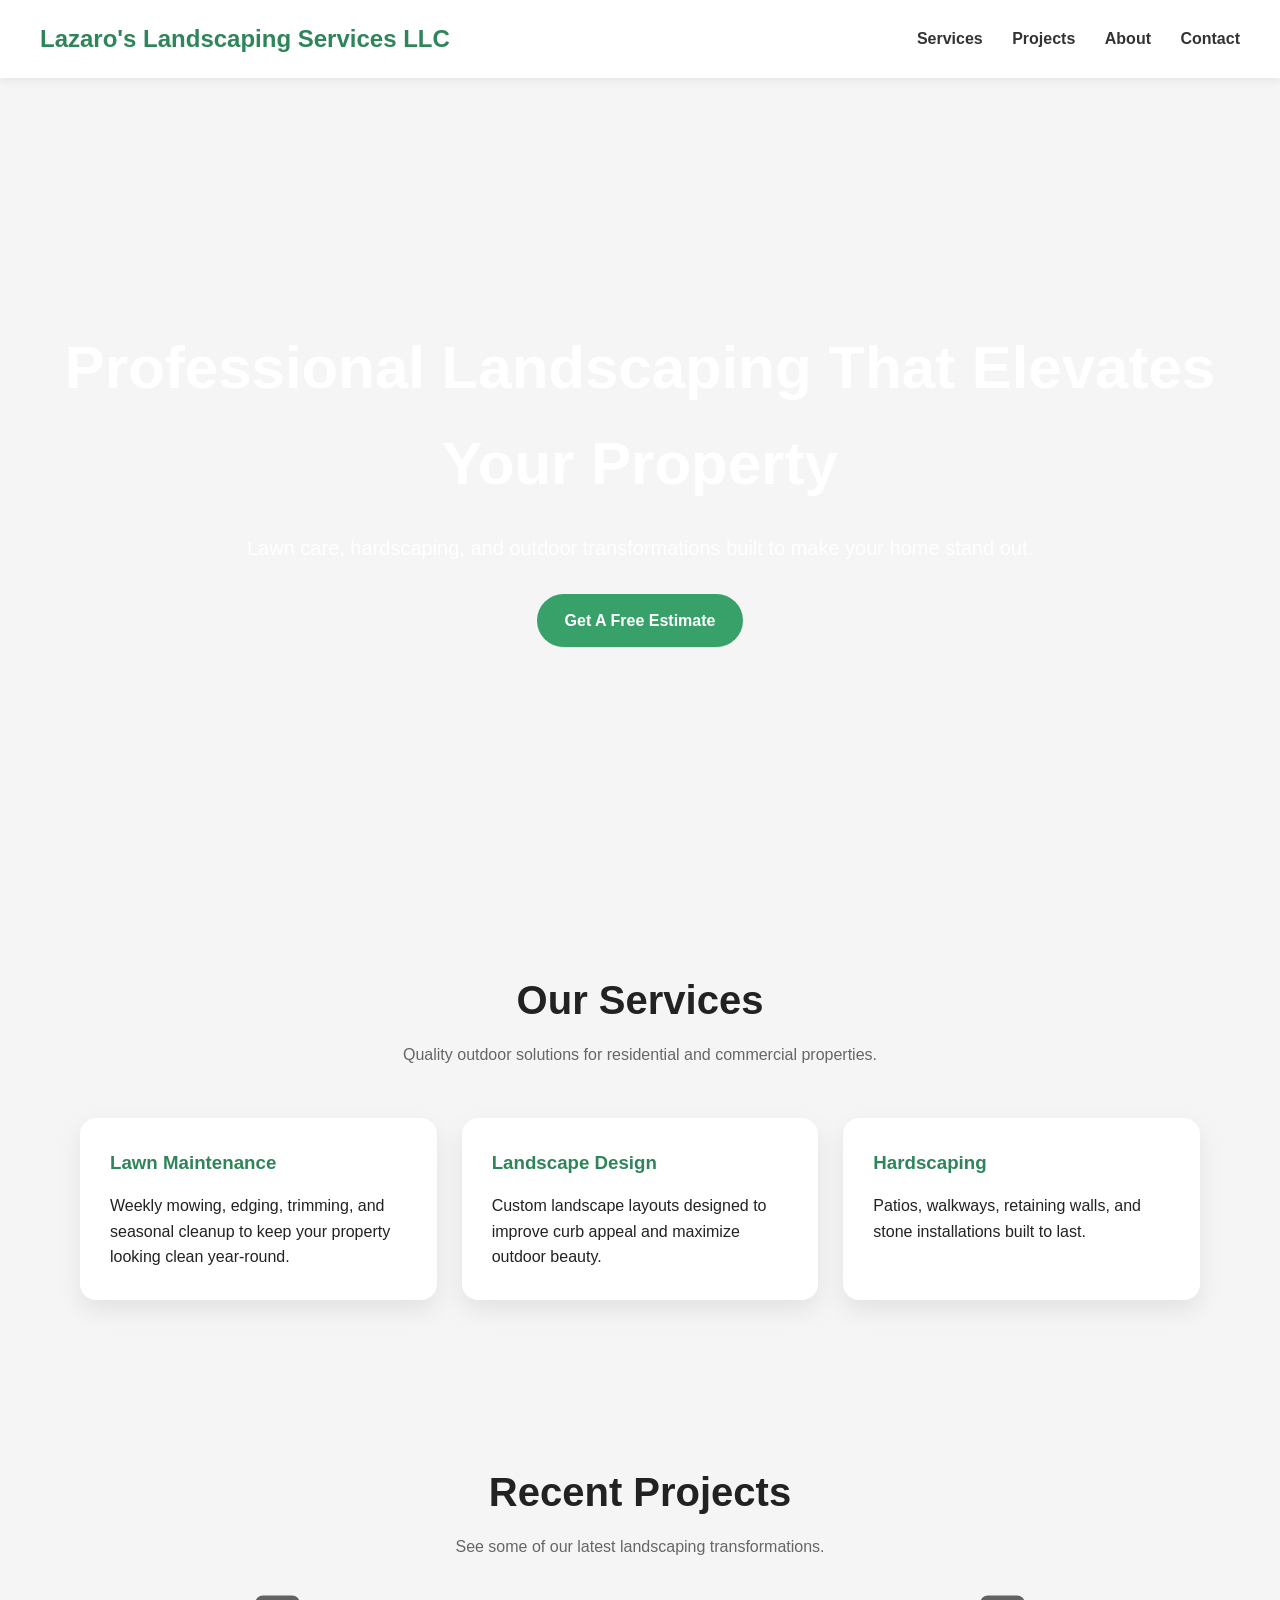
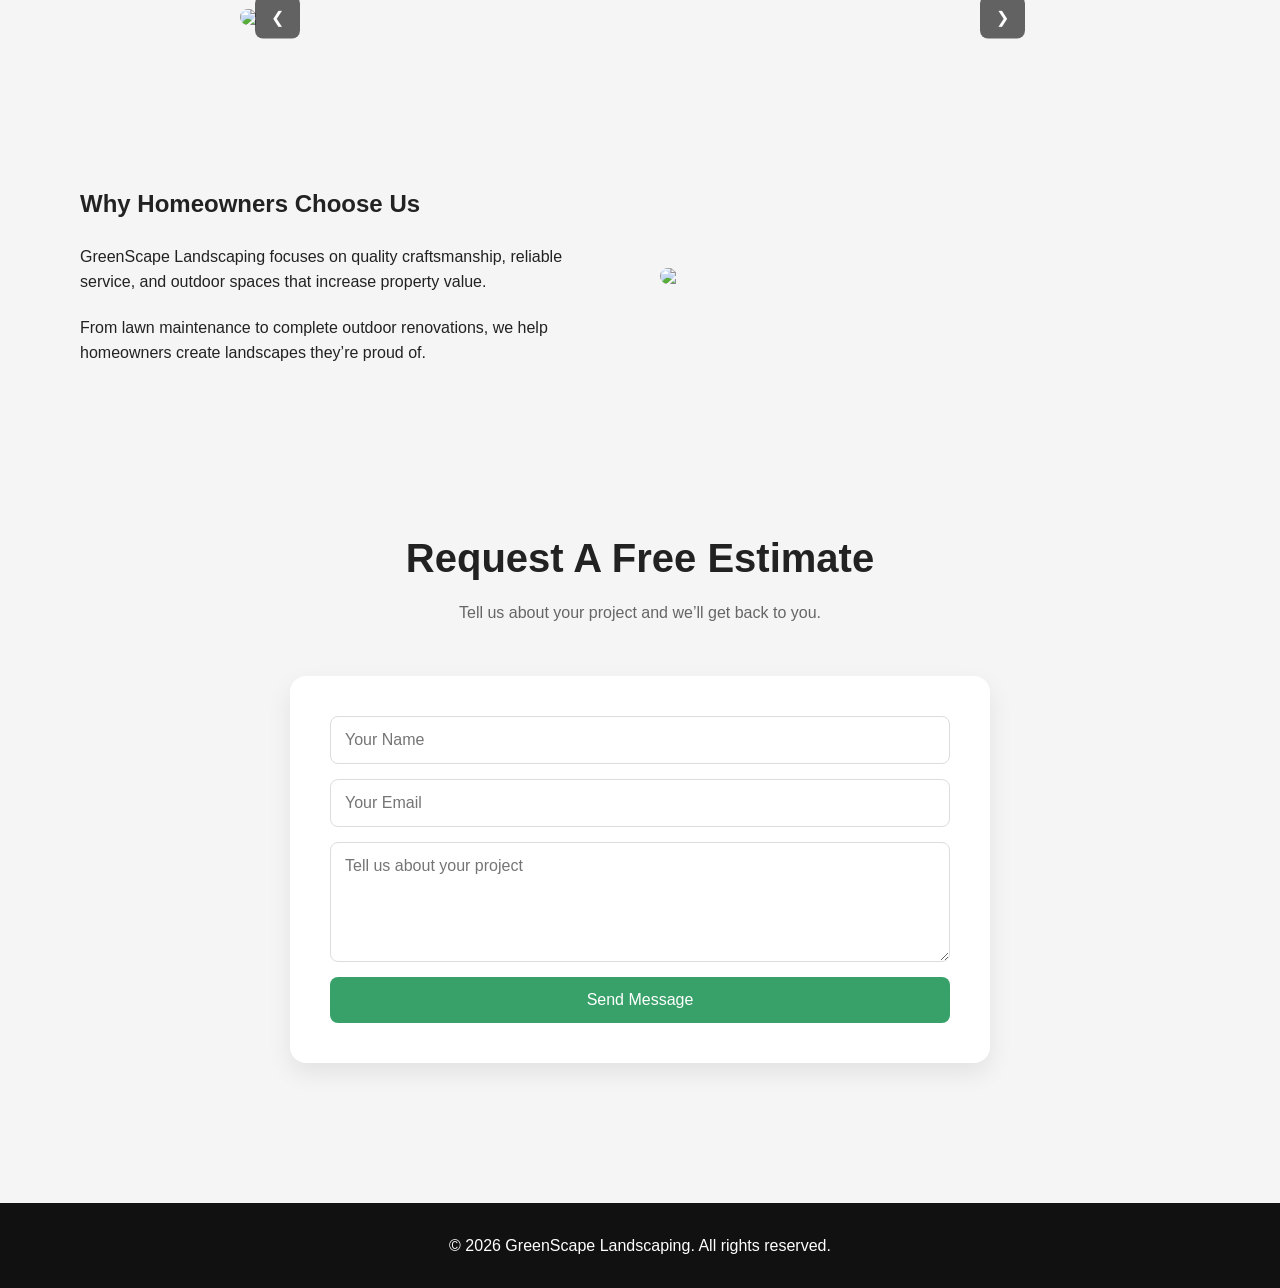
==== index.html @ 6450227e "updating hero section on homepage" ====
<!DOCTYPE html>
<html lang="en">
<head>
  <meta charset="UTF-8" />
  <meta name="viewport" content="width=device-width, initial-scale=1.0"/>
  <title>Lazaro's Landscaping</title>
  
  <style>
    *{
      margin:0;
      padding:0;
      box-sizing:border-box;
      font-family:Arial, sans-serif;
    }

    body{
      background:#f5f5f5;
      color:#222;
      line-height:1.6;
    }

    /* NAVBAR */
    header{
      position:sticky;
      top:0;
      z-index:1000;
      background:white;
      padding:20px 40px;
      display:flex;
      justify-content:space-between;
      align-items:center;
      box-shadow:0 2px 10px rgba(0,0,0,0.08);
    }

    .logo{
      font-size:24px;
      font-weight:bold;
      color:#2f855a;
    }

    nav a{
      text-decoration:none;
      margin-left:25px;
      color:#333;
      font-weight:600;
    }

    nav a:hover{
      color:#2f855a;
    }

    /* HERO */
    .hero{
      height:90vh;
      background:
        url("images/background.png")
        center/cover no-repeat;

      display:flex;
      align-items:center;
      justify-content:center;
      text-align:center;
      color:white;
      padding:20px;
    }

    .hero-content{
      max-width:1500px;
    }

    .hero h1{
      font-size:60px;
      margin-bottom:20px;
    }

    .hero p{
      font-size:20px;
      margin-bottom:30px;
    }

    .btn{
      display:inline-block;
      padding:14px 28px;
      background:#38a169;
      color:white;
      text-decoration:none;
      border-radius:50px;
      font-weight:bold;
      transition:0.3s;
    }

    .btn:hover{
      background:#2f855a;
    }

    /* SECTIONS */
    section{
      padding:80px 40px;
      max-width:1200px;
      margin:auto;
    }

    .section-title{
      text-align:center;
      margin-bottom:50px;
    }

    .section-title h2{
      font-size:40px;
      margin-bottom:10px;
    }

    .section-title p{
      color:#666;
    }

    /* SERVICES */
    .services-grid{
      display:grid;
      grid-template-columns:repeat(auto-fit,minmax(250px,1fr));
      gap:25px;
    }

    .service-card{
      background:white;
      padding:30px;
      border-radius:16px;
      box-shadow:0 10px 25px rgba(0,0,0,0.08);
      transition:0.3s;
    }

    .service-card:hover{
      transform:translateY(-5px);
    }

    .service-card h3{
      margin-bottom:15px;
      color:#2f855a;
    }

    /* GALLERY */
    .gallery{
      position:relative;
      max-width:800px;
      margin:40px auto 0;
    }

    .gallery img{
      width:100%;
      border-radius:16px;
      display:none;
    }

    .gallery img.active{
      display:block;
    }

    .gallery-btn{
      position:absolute;
      top:50%;
      transform:translateY(-50%);
      border:none;
      background:rgba(0,0,0,0.6);
      color:white;
      padding:12px 16px;
      cursor:pointer;
      border-radius:8px;
    }

    .prev{
      left:15px;
    }

    .next{
      right:15px;
    }

    /* ABOUT */
    .about{
      display:grid;
      grid-template-columns:1fr 1fr;
      gap:40px;
      align-items:center;
    }

    .about img{
      width:100%;
      border-radius:16px;
    }

    /* CONTACT */
    .contact-box{
      background:white;
      padding:40px;
      border-radius:16px;
      box-shadow:0 10px 25px rgba(0,0,0,0.08);
      max-width:700px;
      margin:auto;
    }

    form{
      display:grid;
      gap:15px;
    }

    input,
    textarea{
      padding:14px;
      border:1px solid #ddd;
      border-radius:8px;
      font-size:16px;
    }

    button{
      border:none;
      padding:14px;
      background:#38a169;
      color:white;
      border-radius:8px;
      font-size:16px;
      cursor:pointer;
    }

    button:hover{
      background:#2f855a;
    }

    footer{
      background:#111;
      color:white;
      text-align:center;
      padding:30px;
      margin-top:60px;
    }

    /* MOBILE */
    @media(max-width:768px){

      header{
        padding:20px;
        flex-direction:column;
        gap:15px;
      }

      nav a{
        margin:0 10px;
      }

      .hero h1{
        font-size:42px;
      }

      .about{
        grid-template-columns:1fr;
      }

      section{
        padding:60px 20px;
      }
    }

  </style>
</head>

<body>

  <!-- NAVBAR -->
  <header>
    <div class="logo">Lazaro's Landscaping Services LLC</div>

    <nav>
      <a href="#services">Services</a>
      <a href="#gallery">Projects</a>
      <a href="#about">About</a>
      <a href="#contact">Contact</a>
    </nav>
  </header>

  <!-- HERO -->
  <section class="hero">
    <div class="hero-content">
      <h1>Professional Landscaping That Elevates Your Property</h1>

      <p>
        Lawn care, hardscaping, and outdoor transformations
        built to make your home stand out.
      </p>
      

      <a href="#contact" class="btn">Get A Free Estimate</a>
    </div>
  </section>

  <!-- SERVICES -->
  <section id="services">

    <div class="section-title">
      <h2>Our Services</h2>
      <p>Quality outdoor solutions for residential and commercial properties.</p>
    </div>

    <div class="services-grid">

      <div class="service-card">
        <h3>Lawn Maintenance</h3>
        <p>
          Weekly mowing, edging, trimming, and seasonal cleanup
          to keep your property looking clean year-round.
        </p>
      </div>

      <div class="service-card">
        <h3>Landscape Design</h3>
        <p>
          Custom landscape layouts designed to improve curb appeal
          and maximize outdoor beauty.
        </p>
      </div>

      <div class="service-card">
        <h3>Hardscaping</h3>
        <p>
          Patios, walkways, retaining walls, and stone installations
          built to last.
        </p>
      </div>
      
    </div>

  </section>

  <!-- GALLERY -->
  <section id="gallery">

    <div class="section-title">
      <h2>Recent Projects</h2>
      <p>See some of our latest landscaping transformations.</p>
    </div>

    <div class="gallery">

      <img src="https://images.unsplash.com/photo-1500382017468-9049fed747ef?q=80&w=1200&auto=format&fit=crop" class="active">

      <img src="https://images.unsplash.com/photo-1494526585095-c41746248156?q=80&w=1200&auto=format&fit=crop">

      <img src="https://images.unsplash.com/photo-1448375240586-882707db888b?q=80&w=1200&auto=format&fit=crop">

      <button class="gallery-btn prev">❮</button>
      <button class="gallery-btn next">❯</button>

    </div>

  </section>

  <!-- ABOUT -->
  <section id="about">

    <div class="about">

      <div>
        <h2>Why Homeowners Choose Us</h2>

        <p style="margin-top:20px;">
          GreenScape Landscaping focuses on quality craftsmanship,
          reliable service, and outdoor spaces that increase property value.
        </p>

        <p style="margin-top:20px;">
          From lawn maintenance to complete outdoor renovations,
          we help homeowners create landscapes they’re proud of.
        </p>
      </div>

      <img src="https://images.unsplash.com/photo-1416879595882-3373a0480b5b?q=80&w=1200&auto=format&fit=crop">

    </div>

  </section>

  <!-- CONTACT -->
  <section id="contact">

    <div class="section-title">
      <h2>Request A Free Estimate</h2>
      <p>Tell us about your project and we’ll get back to you.</p>
    </div>

    <div class="contact-box">

      <form>

        <input type="text" placeholder="Your Name" required>

        <input type="email" placeholder="Your Email" required>

        <textarea rows="5" placeholder="Tell us about your project"></textarea>

        <button type="submit">Send Message</button>

      </form>

    </div>

  </section>

  <footer>
    <p>© 2026 GreenScape Landscaping. All rights reserved.</p>
  </footer>

  <script>

    const slides = document.querySelectorAll(".gallery img");

    let current = 0;

    function showSlide(index){

      slides.forEach(slide => {
        slide.classList.remove("active");
      });

      slides[index].classList.add("active");
    }

    document.querySelector(".next").addEventListener("click", () => {

      current = (current + 1) % slides.length;

      showSlide(current);

    });

    document.querySelector(".prev").addEventListener("click", () => {

      current = (current - 1 + slides.length) % slides.length;

      showSlide(current);

    });

  </script>

</body>
</html>
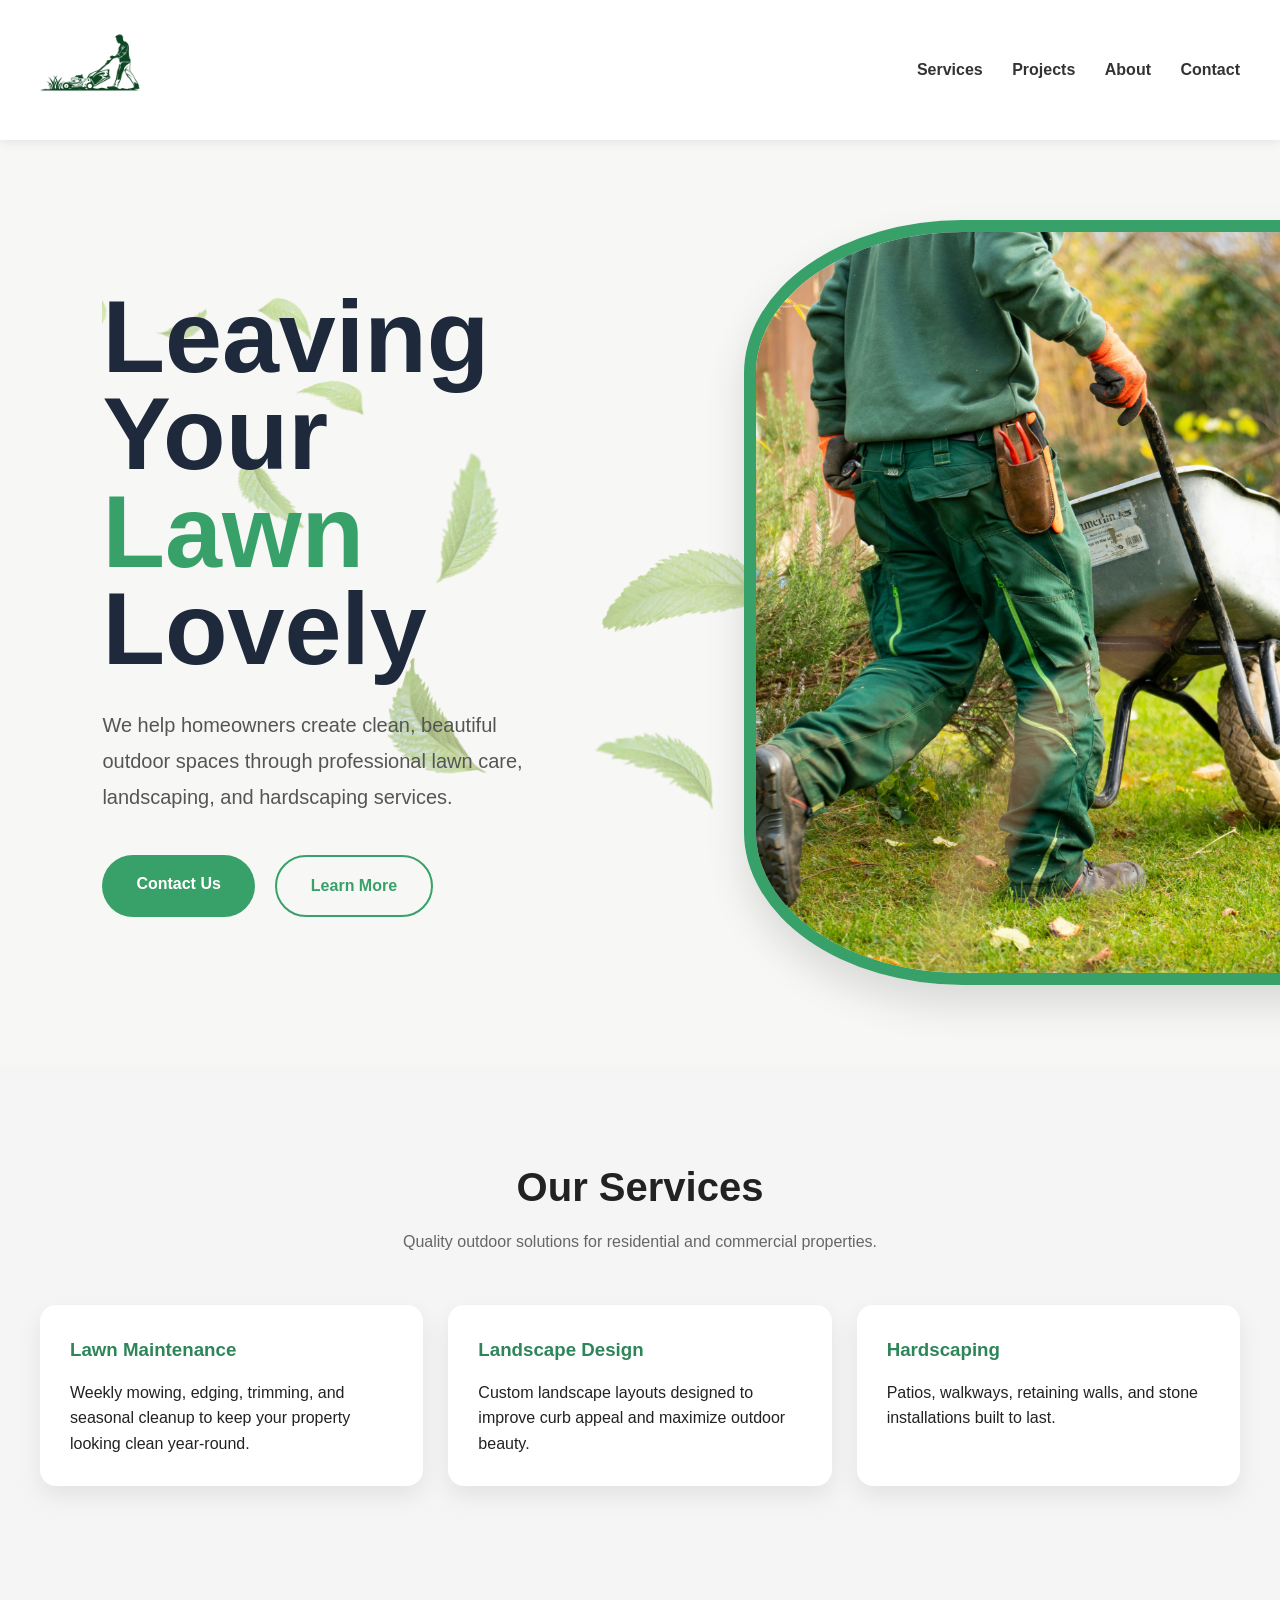
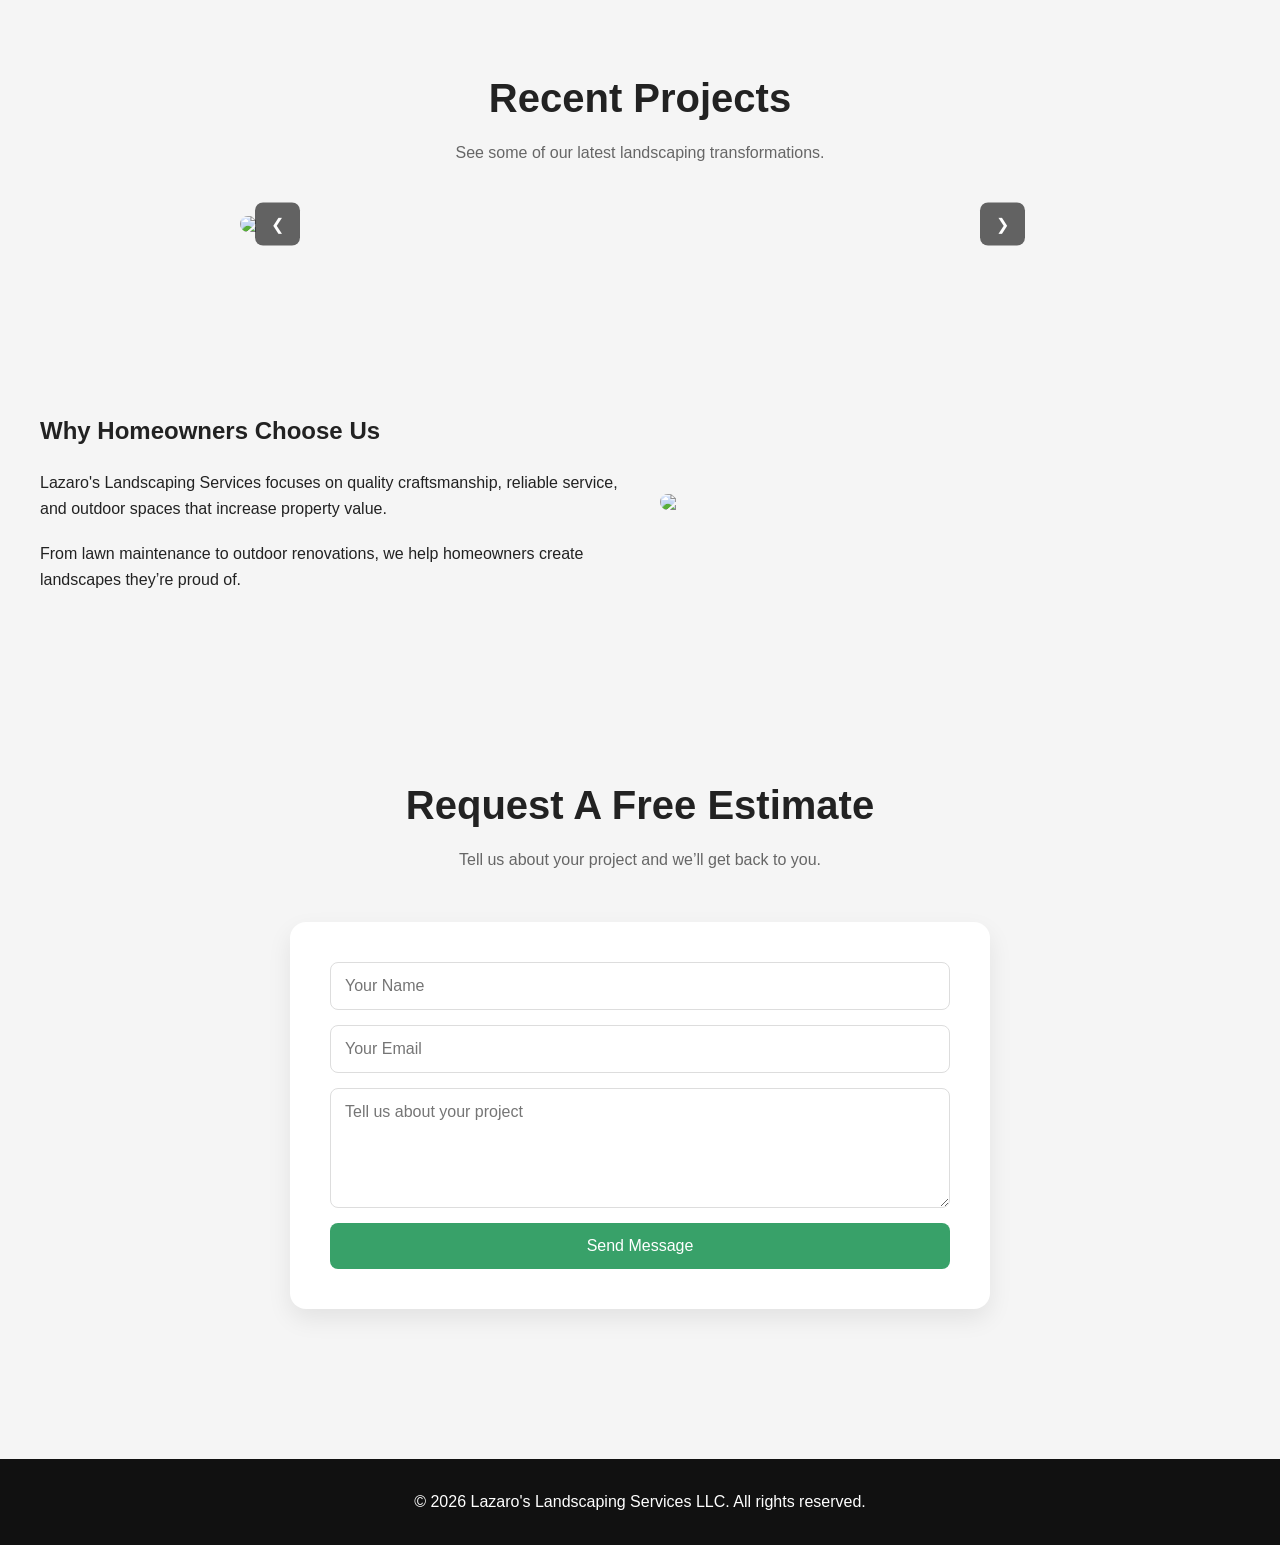
==== commit cc8e188d: "updating file name" ====
--- a/index.html
+++ b/index.html
@@ -4,270 +4,13 @@
   <meta charset="UTF-8" />
   <meta name="viewport" content="width=device-width, initial-scale=1.0"/>
   <title>Lazaro's Landscaping</title>
-  
-  <style>
-    *{
-      margin:0;
-      padding:0;
-      box-sizing:border-box;
-      font-family:Arial, sans-serif;
-    }
-
-    body{
-      background:#f5f5f5;
-      color:#222;
-      line-height:1.6;
-    }
-
-    /* NAVBAR */
-    header{
-      position:sticky;
-      top:0;
-      z-index:1000;
-      background:white;
-      padding:20px 40px;
-      display:flex;
-      justify-content:space-between;
-      align-items:center;
-      box-shadow:0 2px 10px rgba(0,0,0,0.08);
-    }
-
-    .logo{
-      font-size:24px;
-      font-weight:bold;
-      color:#2f855a;
-    }
-
-    nav a{
-      text-decoration:none;
-      margin-left:25px;
-      color:#333;
-      font-weight:600;
-    }
-
-    nav a:hover{
-      color:#2f855a;
-    }
-
-    /* HERO */
-    .hero{
-      height:90vh;
-      background:
-        url("images/background.png")
-        center/cover no-repeat;
-
-      display:flex;
-      align-items:center;
-      justify-content:center;
-      text-align:center;
-      color:white;
-      padding:20px;
-    }
-
-    .hero-content{
-      max-width:1500px;
-    }
-
-    .hero h1{
-      font-size:60px;
-      margin-bottom:20px;
-    }
-
-    .hero p{
-      font-size:20px;
-      margin-bottom:30px;
-    }
-
-    .btn{
-      display:inline-block;
-      padding:14px 28px;
-      background:#38a169;
-      color:white;
-      text-decoration:none;
-      border-radius:50px;
-      font-weight:bold;
-      transition:0.3s;
-    }
-
-    .btn:hover{
-      background:#2f855a;
-    }
-
-    /* SECTIONS */
-    section{
-      padding:80px 40px;
-      max-width:1200px;
-      margin:auto;
-    }
-
-    .section-title{
-      text-align:center;
-      margin-bottom:50px;
-    }
-
-    .section-title h2{
-      font-size:40px;
-      margin-bottom:10px;
-    }
-
-    .section-title p{
-      color:#666;
-    }
-
-    /* SERVICES */
-    .services-grid{
-      display:grid;
-      grid-template-columns:repeat(auto-fit,minmax(250px,1fr));
-      gap:25px;
-    }
-
-    .service-card{
-      background:white;
-      padding:30px;
-      border-radius:16px;
-      box-shadow:0 10px 25px rgba(0,0,0,0.08);
-      transition:0.3s;
-    }
-
-    .service-card:hover{
-      transform:translateY(-5px);
-    }
-
-    .service-card h3{
-      margin-bottom:15px;
-      color:#2f855a;
-    }
-
-    /* GALLERY */
-    .gallery{
-      position:relative;
-      max-width:800px;
-      margin:40px auto 0;
-    }
-
-    .gallery img{
-      width:100%;
-      border-radius:16px;
-      display:none;
-    }
-
-    .gallery img.active{
-      display:block;
-    }
-
-    .gallery-btn{
-      position:absolute;
-      top:50%;
-      transform:translateY(-50%);
-      border:none;
-      background:rgba(0,0,0,0.6);
-      color:white;
-      padding:12px 16px;
-      cursor:pointer;
-      border-radius:8px;
-    }
-
-    .prev{
-      left:15px;
-    }
-
-    .next{
-      right:15px;
-    }
-
-    /* ABOUT */
-    .about{
-      display:grid;
-      grid-template-columns:1fr 1fr;
-      gap:40px;
-      align-items:center;
-    }
-
-    .about img{
-      width:100%;
-      border-radius:16px;
-    }
-
-    /* CONTACT */
-    .contact-box{
-      background:white;
-      padding:40px;
-      border-radius:16px;
-      box-shadow:0 10px 25px rgba(0,0,0,0.08);
-      max-width:700px;
-      margin:auto;
-    }
-
-    form{
-      display:grid;
-      gap:15px;
-    }
-
-    input,
-    textarea{
-      padding:14px;
-      border:1px solid #ddd;
-      border-radius:8px;
-      font-size:16px;
-    }
-
-    button{
-      border:none;
-      padding:14px;
-      background:#38a169;
-      color:white;
-      border-radius:8px;
-      font-size:16px;
-      cursor:pointer;
-    }
-
-    button:hover{
-      background:#2f855a;
-    }
-
-    footer{
-      background:#111;
-      color:white;
-      text-align:center;
-      padding:30px;
-      margin-top:60px;
-    }
-
-    /* MOBILE */
-    @media(max-width:768px){
-
-      header{
-        padding:20px;
-        flex-direction:column;
-        gap:15px;
-      }
-
-      nav a{
-        margin:0 10px;
-      }
-
-      .hero h1{
-        font-size:42px;
-      }
-
-      .about{
-        grid-template-columns:1fr;
-      }
-
-      section{
-        padding:60px 20px;
-      }
-    }
-
-  </style>
+  <link rel="stylesheet" href="style2.css">
 </head>
-
 <body>
-
-  <!-- NAVBAR -->
+     <!-- NAVBAR -->
   <header>
-    <div class="logo">Lazaro's Landscaping Services LLC</div>
-
+    
+    <img src="images/logo-no-name.png" alt="Lazaro's Landscaping Logo" class="logo">
     <nav>
       <a href="#services">Services</a>
       <a href="#gallery">Projects</a>
@@ -276,22 +19,42 @@
     </nav>
   </header>
 
-  <!-- HERO -->
-  <section class="hero">
-    <div class="hero-content">
-      <h1>Professional Landscaping That Elevates Your Property</h1>
-
-      <p>
-        Lawn care, hardscaping, and outdoor transformations
-        built to make your home stand out.
-      </p>
-      
-
-      <a href="#contact" class="btn">Get A Free Estimate</a>
-    </div>
-  </section>
-
-  <!-- SERVICES -->
+    <!-- HERO SECTION -->
+    <section class="hero">
+        <div class="hero-container">
+                <!-- LEFT CONTENT -->
+        <div class="hero-content">
+
+            <h1>
+            Leaving Your <span>Lawn</span><br>
+            Lovely
+            </h1>
+
+            <p class="hero-text">
+            We help homeowners create clean, beautiful outdoor spaces
+            through professional lawn care, landscaping, and hardscaping services.
+            </p>
+
+            <div class="hero-buttons">
+            <a href="#contact" class="btn-primary">Contact Us</a>
+            <a href="#services" class="btn-secondary">Learn More</a>
+            </div>
+
+        </div>
+
+        <!-- RIGHT IMAGE -->
+        <div class="hero-image">
+
+            <div class="image-shape">
+            <img src="images/hero-image.jpg" alt="Landscaping Project">
+            </div>
+
+        </div>
+        </div>
+    
+
+    </section>
+<!-- SERVICES -->
   <section id="services">
 
     <div class="section-title">
@@ -324,7 +87,7 @@
           built to last.
         </p>
       </div>
-      
+
     </div>
 
   </section>
@@ -339,11 +102,27 @@
 
     <div class="gallery">
 
-      <img src="https://images.unsplash.com/photo-1500382017468-9049fed747ef?q=80&w=1200&auto=format&fit=crop" class="active">
-
-      <img src="https://images.unsplash.com/photo-1494526585095-c41746248156?q=80&w=1200&auto=format&fit=crop">
-
-      <img src="https://images.unsplash.com/photo-1448375240586-882707db888b?q=80&w=1200&auto=format&fit=crop">
+      <img src="images/Portfolio/IMG_0307.HEIC" class="active">
+
+      <img src="images/Portfolio/IMG_0317.HEIC">
+
+      <img src="images/Portfolio/IMG_0294.HEIC">
+
+      <img src="images/Portfolio/IMG_0303.HEIC">
+
+      <img src="images/Portfolio/IMG_0320.HEIC">
+
+      <img src="images/Portfolio/IMG_0633.HEIC">
+
+      <img src="images/Portfolio/IMG_0691.HEIC">
+
+      <img src="images/Portfolio/IMG_1717.HEIC">
+
+      <img src="images/Portfolio/IMG_1862.HEIC">
+
+      <img src="images/Portfolio/IMG_2339.HEIC">
+
+      <img src="images/Portfolio/IMG_3012.HEIC">
 
       <button class="gallery-btn prev">❮</button>
       <button class="gallery-btn next">❯</button>
@@ -361,12 +140,12 @@
         <h2>Why Homeowners Choose Us</h2>
 
         <p style="margin-top:20px;">
-          GreenScape Landscaping focuses on quality craftsmanship,
+          Lazaro's Landscaping Services focuses on quality craftsmanship,
           reliable service, and outdoor spaces that increase property value.
         </p>
 
         <p style="margin-top:20px;">
-          From lawn maintenance to complete outdoor renovations,
+          From lawn maintenance to outdoor renovations,
           we help homeowners create landscapes they’re proud of.
         </p>
       </div>
@@ -404,7 +183,7 @@
   </section>
 
   <footer>
-    <p>© 2026 GreenScape Landscaping. All rights reserved.</p>
+    <p>© 2026 Lazaro's Landscaping Services LLC. All rights reserved.</p>
   </footer>
 
   <script>
@@ -441,4 +220,4 @@
   </script>
 
 </body>
-</html>+</html>
--- a/style2.css
+++ b/style2.css
@@ -0,0 +1,381 @@
+.hero {
+  min-height: 100vh;
+  background: #f7f7f5;
+  padding: 80px 20px; /* less left/right outside space */
+  overflow: hidden;
+}
+.logo {
+  height: 100px;       /* Controls logo size */
+  width: auto;        /* Keeps proportions */
+  object-fit: contain;
+  margin: 0px;
+  padding: 0px;
+}
+
+.hero-container {
+  max-width: 1500px;
+  margin: 0 auto;
+  display: flex;
+  align-items: center;
+  justify-content: space-between;
+  gap: 140px; /* more whitespace between text and image */
+  background:
+        url("images/leaf-background.png")
+        center/cover no-repeat;
+}
+
+.hero-content {
+  flex: 0 0 42%;
+  max-width:900px;
+  z-index:2;
+}
+
+.hero-image {
+  flex: 0 0 58%;
+  display: flex;
+  justify-content: flex-end;
+  margin-left: 50px;
+
+}
+
+.image-shape {
+  width: 100%;
+  height: 85vh;
+  overflow: hidden;
+
+  border-radius:
+    35% 0 0 35% /
+    20% 0 0 20%;
+
+  border: 12px solid #38a169;
+  box-shadow: 0 20px 40px rgba(0,0,0,0.12);
+}
+
+.image-shape img {
+  width: 100%;
+  height: 100%;
+  object-fit: cover;
+}
+
+/* Mobile */
+@media (max-width: 900px) {
+  .hero {
+    padding: 60px 20px;
+  }
+
+  .hero-container {
+    flex-direction: column;
+    gap: 50px;
+    text-align: center;
+  }
+
+  .hero-content,
+  .hero-image {
+    flex: 0 0 100%;
+    width: 100%;
+  }
+
+  .image-shape {
+    height: 420px;
+    border-radius: 30px;
+  }
+}
+
+/* NAVBAR */
+    header{
+      position:sticky;
+      top:0;
+      z-index:1000;
+      background:white;
+      padding:20px 40px;
+      display:flex;
+      justify-content:space-between;
+      align-items:center;
+      box-shadow:0 2px 10px rgba(0,0,0,0.08);
+    }
+
+
+    nav a{
+      text-decoration:none;
+      margin-left:25px;
+      color:#333;
+      font-weight:600;
+    }
+
+    nav a:hover{
+      color:#2f855a;
+    }
+
+    *{
+      margin:0;
+      padding:0;
+      box-sizing:border-box;
+      font-family:Arial, sans-serif;
+    }
+
+    body{
+      background:#f5f5f5;
+      color:#222;
+      line-height:1.6;
+    }
+
+    .btn-primary,
+.btn-secondary{
+  padding:16px 34px;
+  border-radius:50px;
+  text-decoration:none;
+  font-weight:700;
+  transition:0.3s ease;
+}
+
+.btn-primary{
+  background:#38a169;
+  color:white;
+}
+
+.btn-primary:hover{
+  background:#2f855a;
+}
+
+.btn-secondary{
+  border:2px solid #38a169;
+  color:#38a169;
+  background:transparent;
+}
+
+.btn-secondary:hover{
+  background:#38a169;
+  color:white;
+}
+.btn-primary,
+.btn-secondary{
+  padding:16px 34px;
+  border-radius:50px;
+  text-decoration:none;
+  font-weight:700;
+  transition:0.3s ease;
+}
+
+.btn-primary{
+  background:#38a169;
+  color:white;
+}
+
+.btn-primary:hover{
+  background:#2f855a;
+}
+
+.btn-secondary{
+  border:2px solid #38a169;
+  color:#38a169;
+  background:transparent;
+}
+
+.btn-secondary:hover{
+  background:#38a169;
+  color:white;
+}
+
+/* BUTTONS */
+.hero-buttons{
+  display:flex;
+  gap:20px;
+  flex-wrap:wrap;
+}
+/* HERO SECTION */
+.hero{
+  min-height:100vh;
+  display:flex;
+  align-items:center;
+  justify-content:space-between;
+  padding:80px 8%;
+  gap:60px;
+  background:#f7f7f5;
+  overflow:hidden;
+}
+.hero h1{
+  font-size:clamp(4rem, 8vw, 7rem);
+  line-height:0.95;
+  color:#1e293b;
+  margin-bottom:30px;
+  font-weight:800;
+}
+
+.hero h1 span{
+  color:#38a169;
+}
+
+.hero-text{
+  font-size:20px;
+  line-height:1.8;
+  color:#555;
+  max-width:550px;
+  margin-bottom:40px;
+}
+
+
+    /* SECTIONS */
+    section{
+      padding:90px 40px;
+      max-width:1500px;
+      margin:auto;
+    }
+
+    .section-title{
+      text-align:center;
+      margin-bottom:50px;
+    }
+
+    .section-title h2{
+      font-size:40px;
+      margin-bottom:10px;
+    }
+
+    .section-title p{
+      color:#666;
+    }
+
+    /* SERVICES */
+    .services-grid{
+      display:grid;
+      grid-template-columns:repeat(auto-fit,minmax(250px,1fr));
+      gap:25px;
+    }
+
+    .service-card{
+      background:white;
+      padding:30px;
+      border-radius:16px;
+      box-shadow:0 10px 25px rgba(0,0,0,0.08);
+      transition:0.3s;
+    }
+
+    .service-card:hover{
+      transform:translateY(-5px);
+    }
+
+    .service-card h3{
+      margin-bottom:15px;
+      color:#2f855a;
+    }
+
+    /* GALLERY */
+    .gallery{
+      position:relative;
+      max-width:800px;
+      margin:40px auto 0;
+    }
+
+    .gallery img{
+      width:100%;
+      border-radius:16px;
+      display:none;
+    }
+
+    .gallery img.active{
+      display:block;
+    }
+
+    .gallery-btn{
+      position:absolute;
+      top:50%;
+      transform:translateY(-50%);
+      border:none;
+      background:rgba(0,0,0,0.6);
+      color:white;
+      padding:12px 16px;
+      cursor:pointer;
+      border-radius:8px;
+    }
+
+    .prev{
+      left:15px;
+    }
+
+    .next{
+      right:15px;
+    }
+
+    /* ABOUT */
+    .about{
+      display:grid;
+      grid-template-columns:1fr 1fr;
+      gap:40px;
+      align-items:center;
+    }
+
+    .about img{
+      width:100%;
+      border-radius:16px;
+    }
+
+    /* CONTACT */
+    .contact-box{
+      background:white;
+      padding:40px;
+      border-radius:16px;
+      box-shadow:0 10px 25px rgba(0,0,0,0.08);
+      max-width:700px;
+      margin:auto;
+    }
+
+    form{
+      display:grid;
+      gap:15px;
+    }
+
+    input,
+    textarea{
+      padding:14px;
+      border:1px solid #ddd;
+      border-radius:8px;
+      font-size:16px;
+    }
+
+    button{
+      border:none;
+      padding:14px;
+      background:#38a169;
+      color:white;
+      border-radius:8px;
+      font-size:16px;
+      cursor:pointer;
+    }
+
+    button:hover{
+      background:#2f855a;
+    }
+
+    footer{
+      background:#111;
+      color:white;
+      text-align:center;
+      padding:30px;
+      margin-top:60px;
+    }
+
+    /* MOBILE */
+    @media(max-width:768px){
+
+      header{
+        padding:20px;
+        flex-direction:column;
+        gap:15px;
+      }
+
+      nav a{
+        margin:0 10px;
+      }
+
+      .hero h1{
+        font-size:42px;
+      }
+
+      .about{
+        grid-template-columns:1fr;
+      }
+
+      section{
+        padding:60px 20px;
+      }
+    }
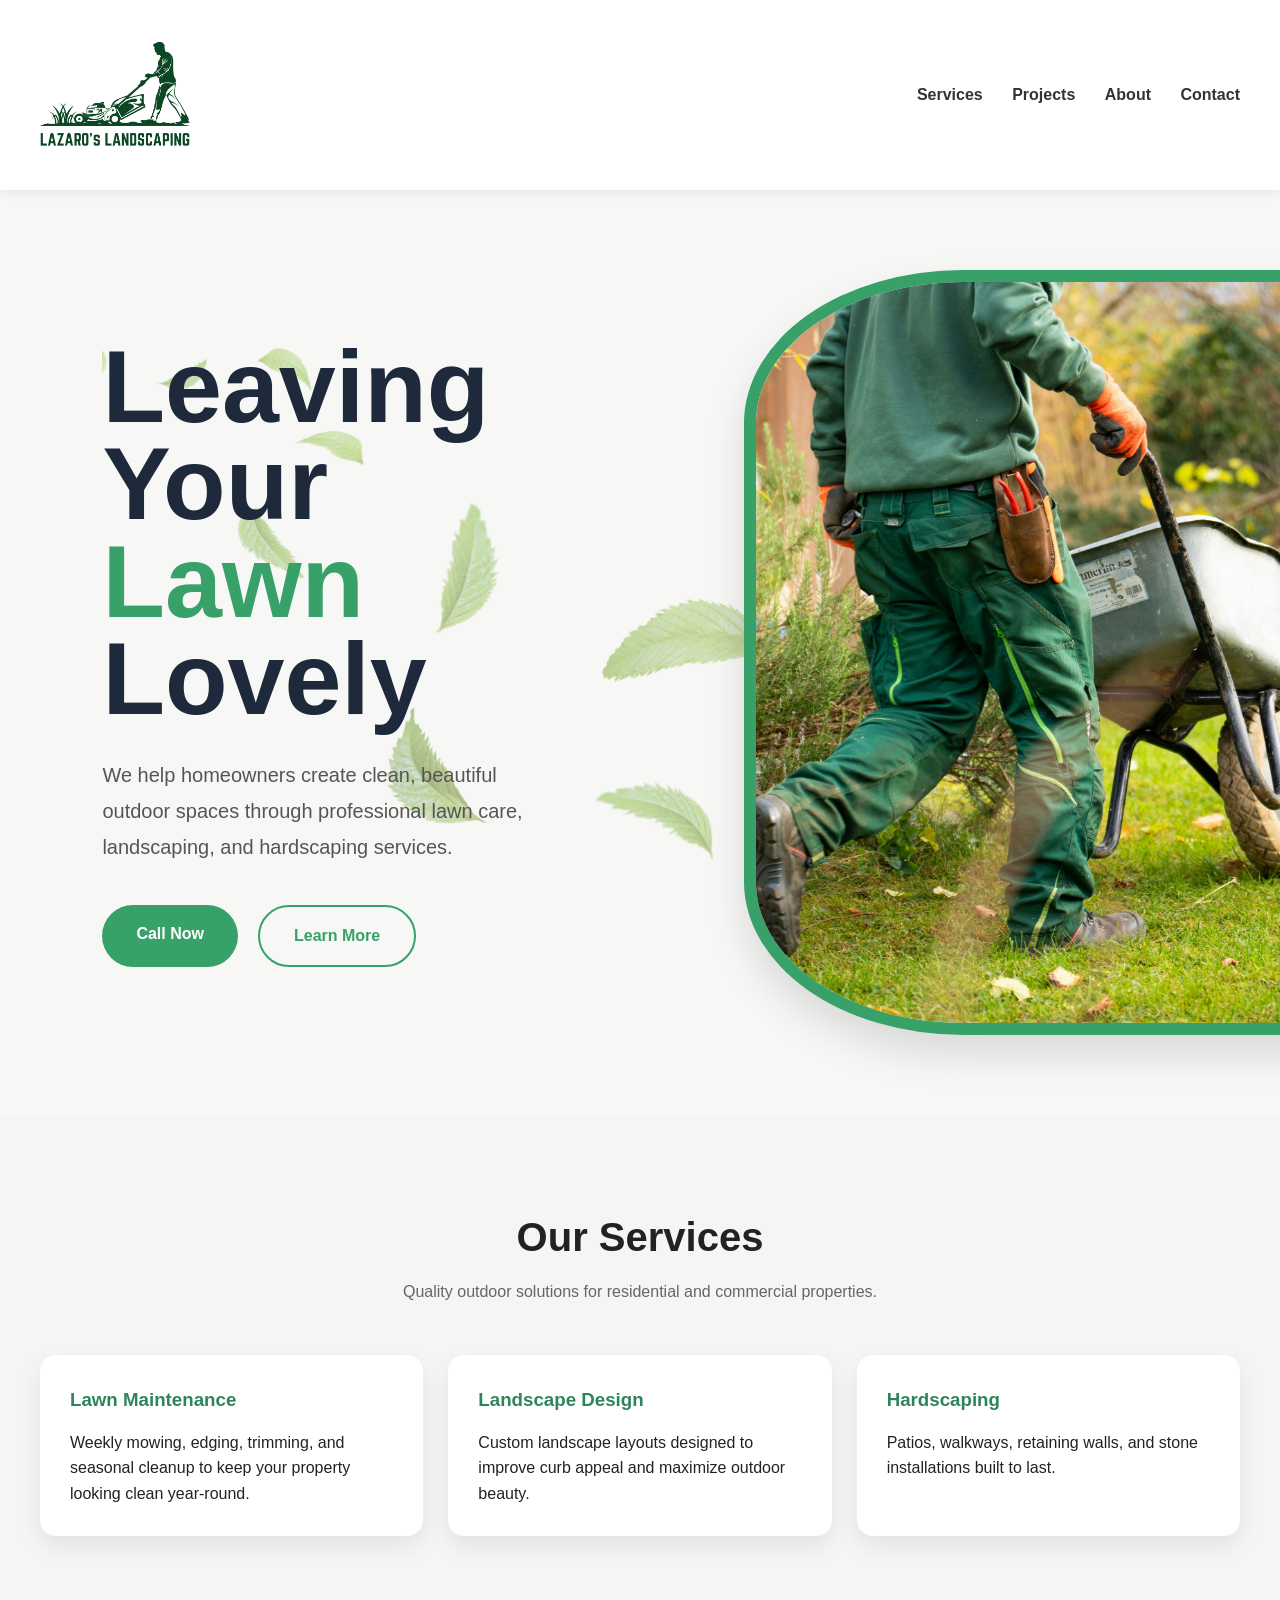
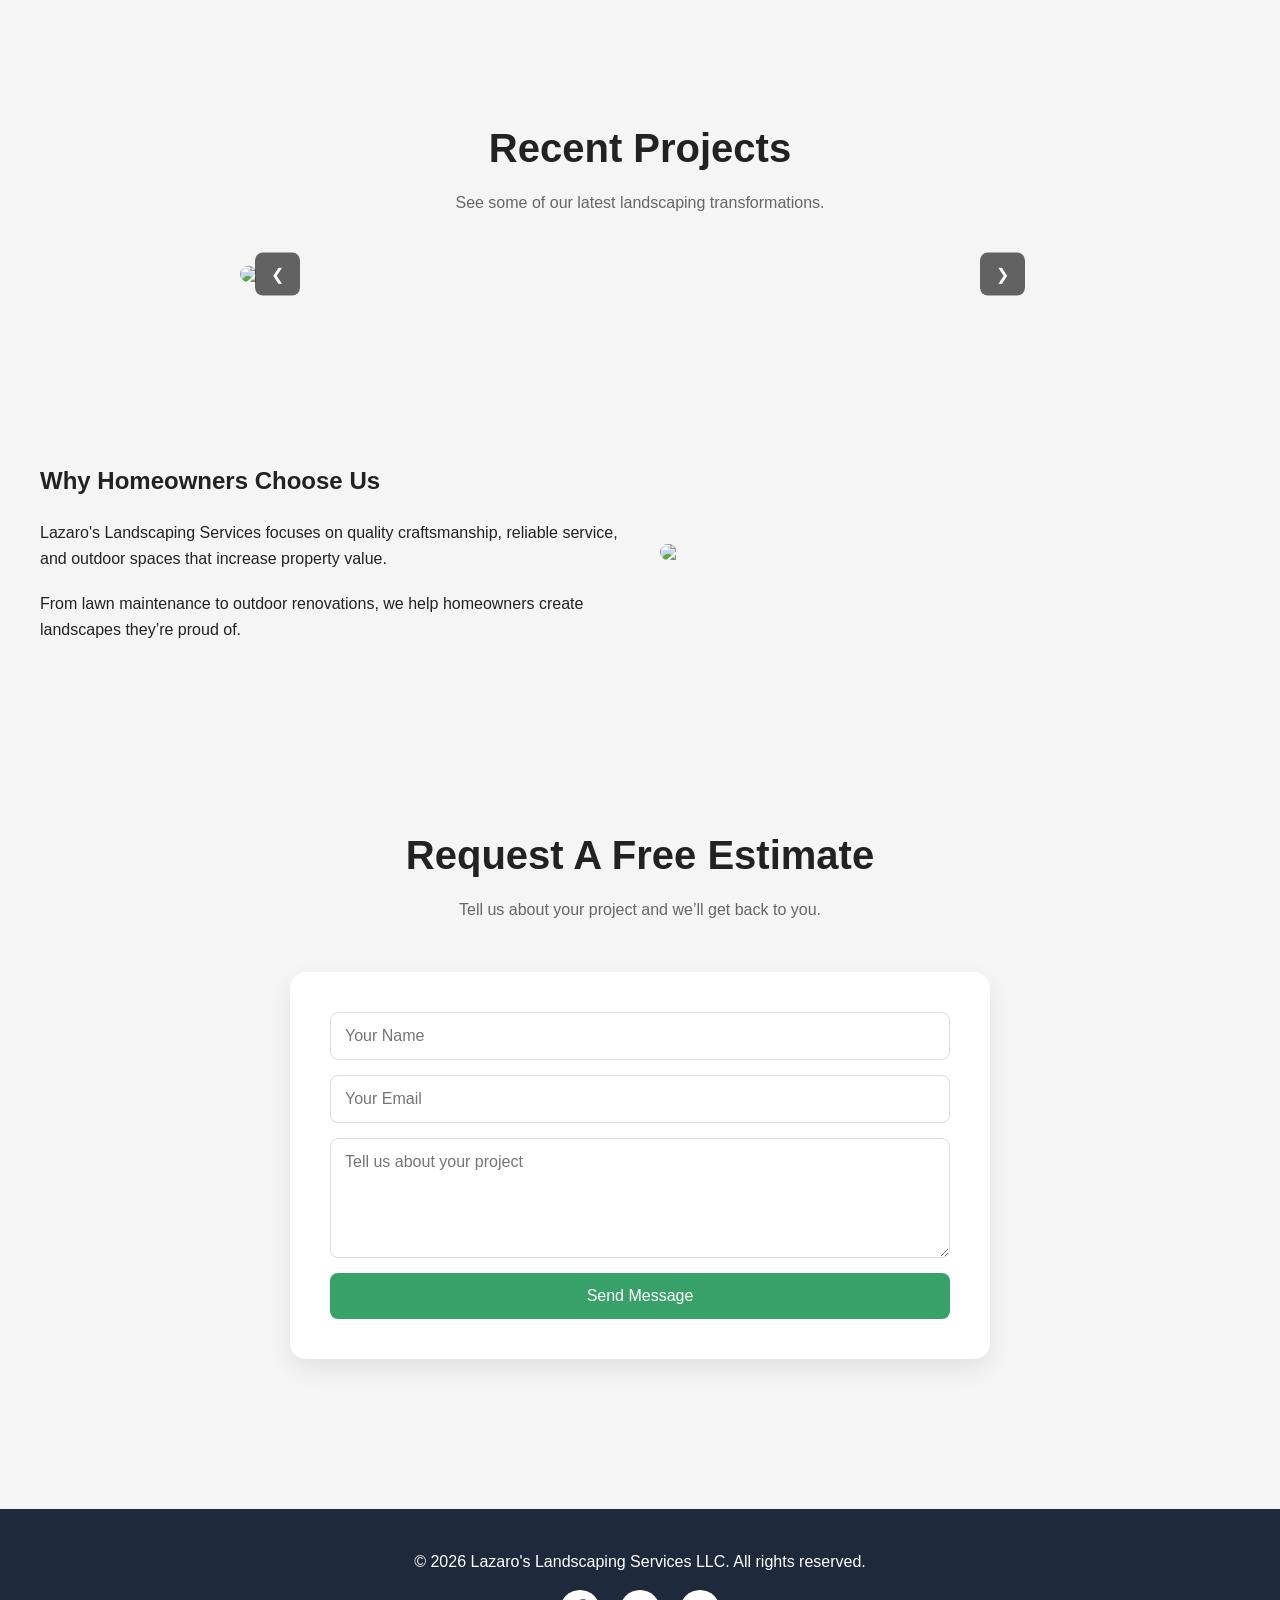
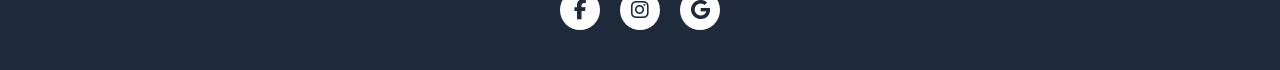
==== commit d52595dd: "adding phone number button" ====
--- a/index.html
+++ b/index.html
@@ -5,12 +5,14 @@
   <meta name="viewport" content="width=device-width, initial-scale=1.0"/>
   <title>Lazaro's Landscaping</title>
   <link rel="stylesheet" href="style2.css">
+  <link rel="stylesheet" 
+href="https://cdnjs.cloudflare.com/ajax/libs/font-awesome/6.5.1/css/all.min.css">
 </head>
 <body>
      <!-- NAVBAR -->
   <header>
     
-    <img src="images/logo-no-name.png" alt="Lazaro's Landscaping Logo" class="logo">
+    <img src="images/logo-bigger.png" alt="Lazaro's Landscaping Logo" class="logo">
     <nav>
       <a href="#services">Services</a>
       <a href="#gallery">Projects</a>
@@ -36,7 +38,7 @@
             </p>
 
             <div class="hero-buttons">
-            <a href="#contact" class="btn-primary">Contact Us</a>
+            <a href="tel:+12034493695" class="btn-primary">Call Now</a>
             <a href="#services" class="btn-secondary">Learn More</a>
             </div>
 
@@ -166,13 +168,13 @@
 
     <div class="contact-box">
 
-      <form>
-
-        <input type="text" placeholder="Your Name" required>
-
-        <input type="email" placeholder="Your Email" required>
-
-        <textarea rows="5" placeholder="Tell us about your project"></textarea>
+      <form action="https://formspree.io/f/xrejdeey" method="POST">
+
+        <input type="text" name="name" placeholder="Your Name" required>
+
+        <input type="email" name="email" placeholder="Your Email" required>
+
+        <textarea name="message" rows="5" placeholder="Tell us about your project" required></textarea>
 
         <button type="submit">Send Message</button>
 
@@ -184,6 +186,19 @@
 
   <footer>
     <p>© 2026 Lazaro's Landscaping Services LLC. All rights reserved.</p>
+    <div class="social-icons">
+      <a href="https://facebook.com" target="_blank">
+        <i class="fa-brands fa-facebook-f"></i>
+      </a>
+
+      <a href="https://instagram.com" target="_blank">
+        <i class="fa-brands fa-instagram"></i>
+      </a>
+
+      <a href="mailto:lazaroslandscapingservices@gmail.com">
+      <i class="fa-brands fa-google"></i>
+      </a>
+    </div>
   </footer>
 
   <script>
--- a/style2.css
+++ b/style2.css
@@ -5,7 +5,7 @@
   overflow: hidden;
 }
 .logo {
-  height: 100px;       /* Controls logo size */
+  height: 150px;       /* Controls logo size */
   width: auto;        /* Keeps proportions */
   object-fit: contain;
   margin: 0px;
@@ -379,3 +379,37 @@
         padding:60px 20px;
       }
     }
+
+
+footer{
+  background:#1e293b;
+  padding:40px 8%;
+  text-align:center;
+}
+
+.social-icons{
+  display:flex;
+  justify-content:center;
+  gap:20px;
+  margin-top: 15px;
+}
+
+.social-icons a{
+  width:40px;
+  height:40px;
+  background:white;
+  color:#1e293b;
+  border-radius:50%;
+  display:flex;
+  align-items:center;
+  justify-content:center;
+  font-size:20px;
+  text-decoration:none;
+  transition:0.3s ease;
+}
+
+.social-icons a:hover{
+  background:#38a169;
+  color:white;
+  transform:translateY(-5px);
+}
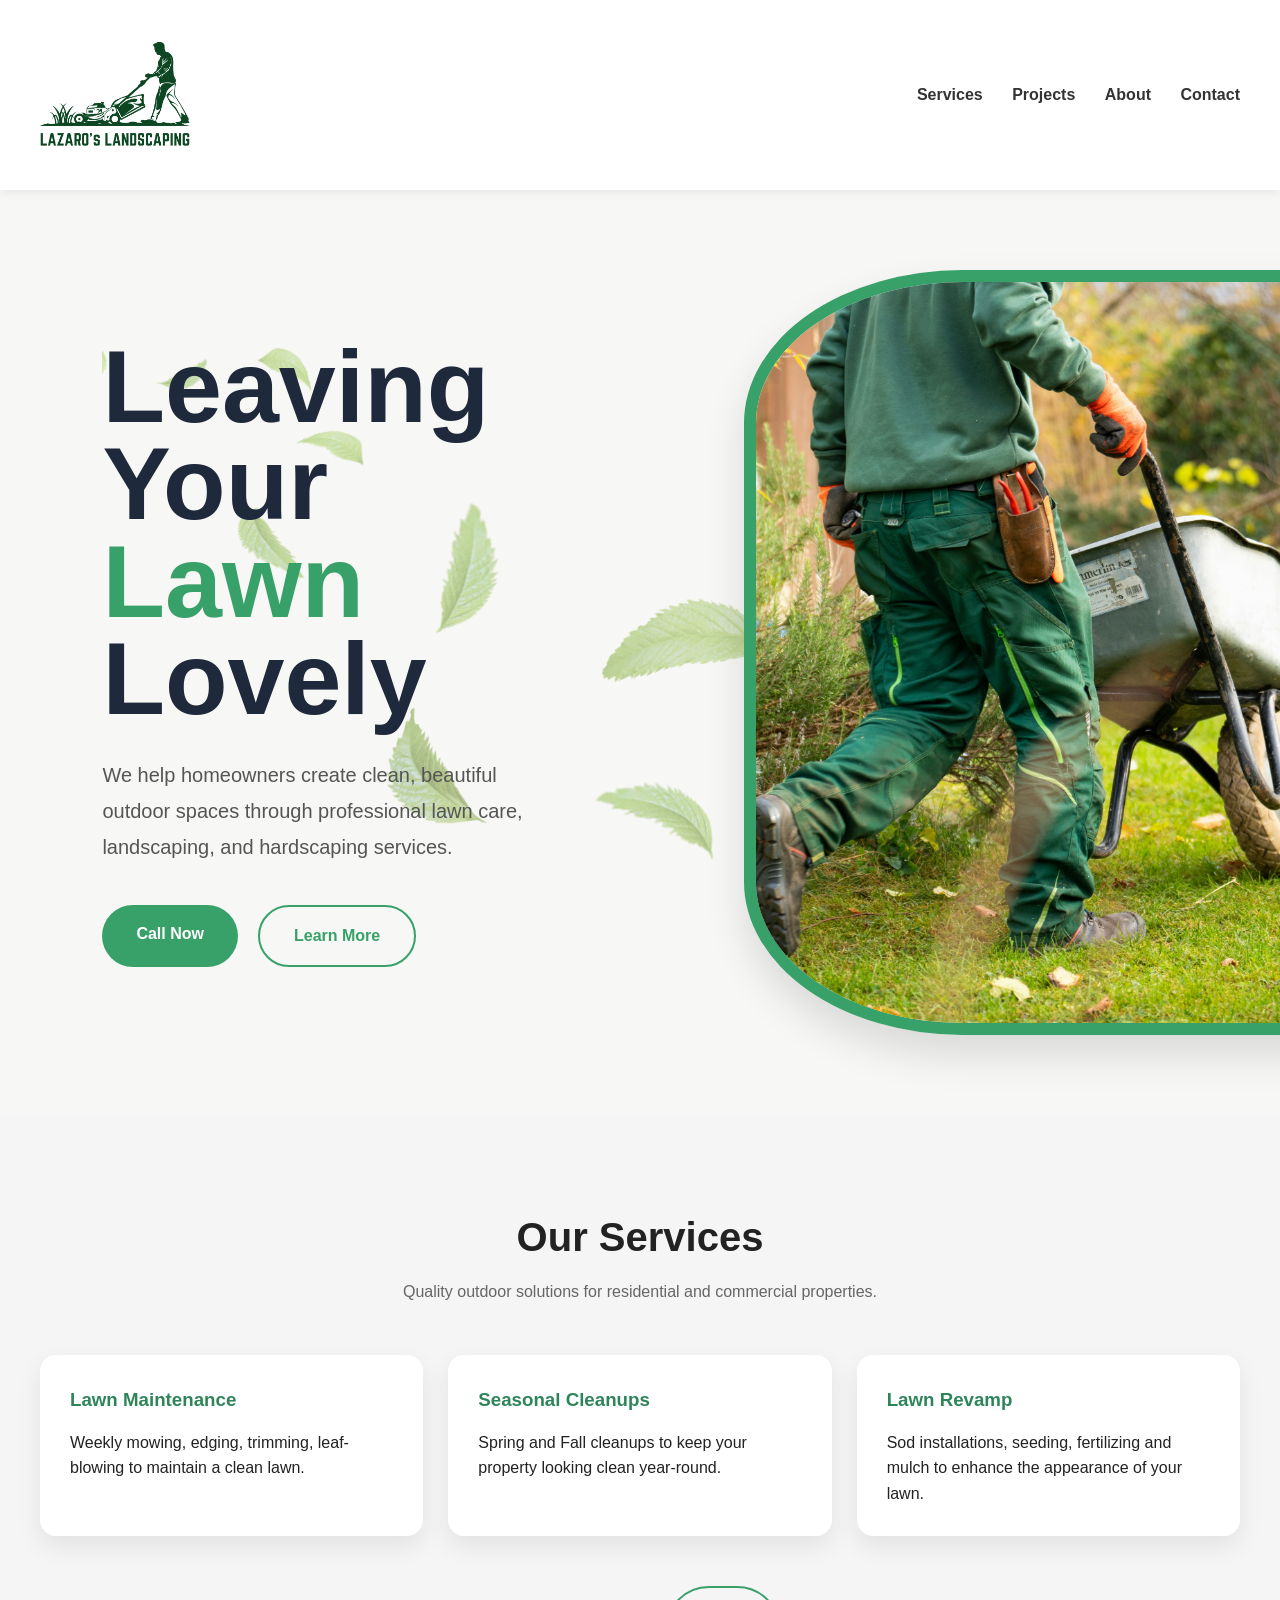
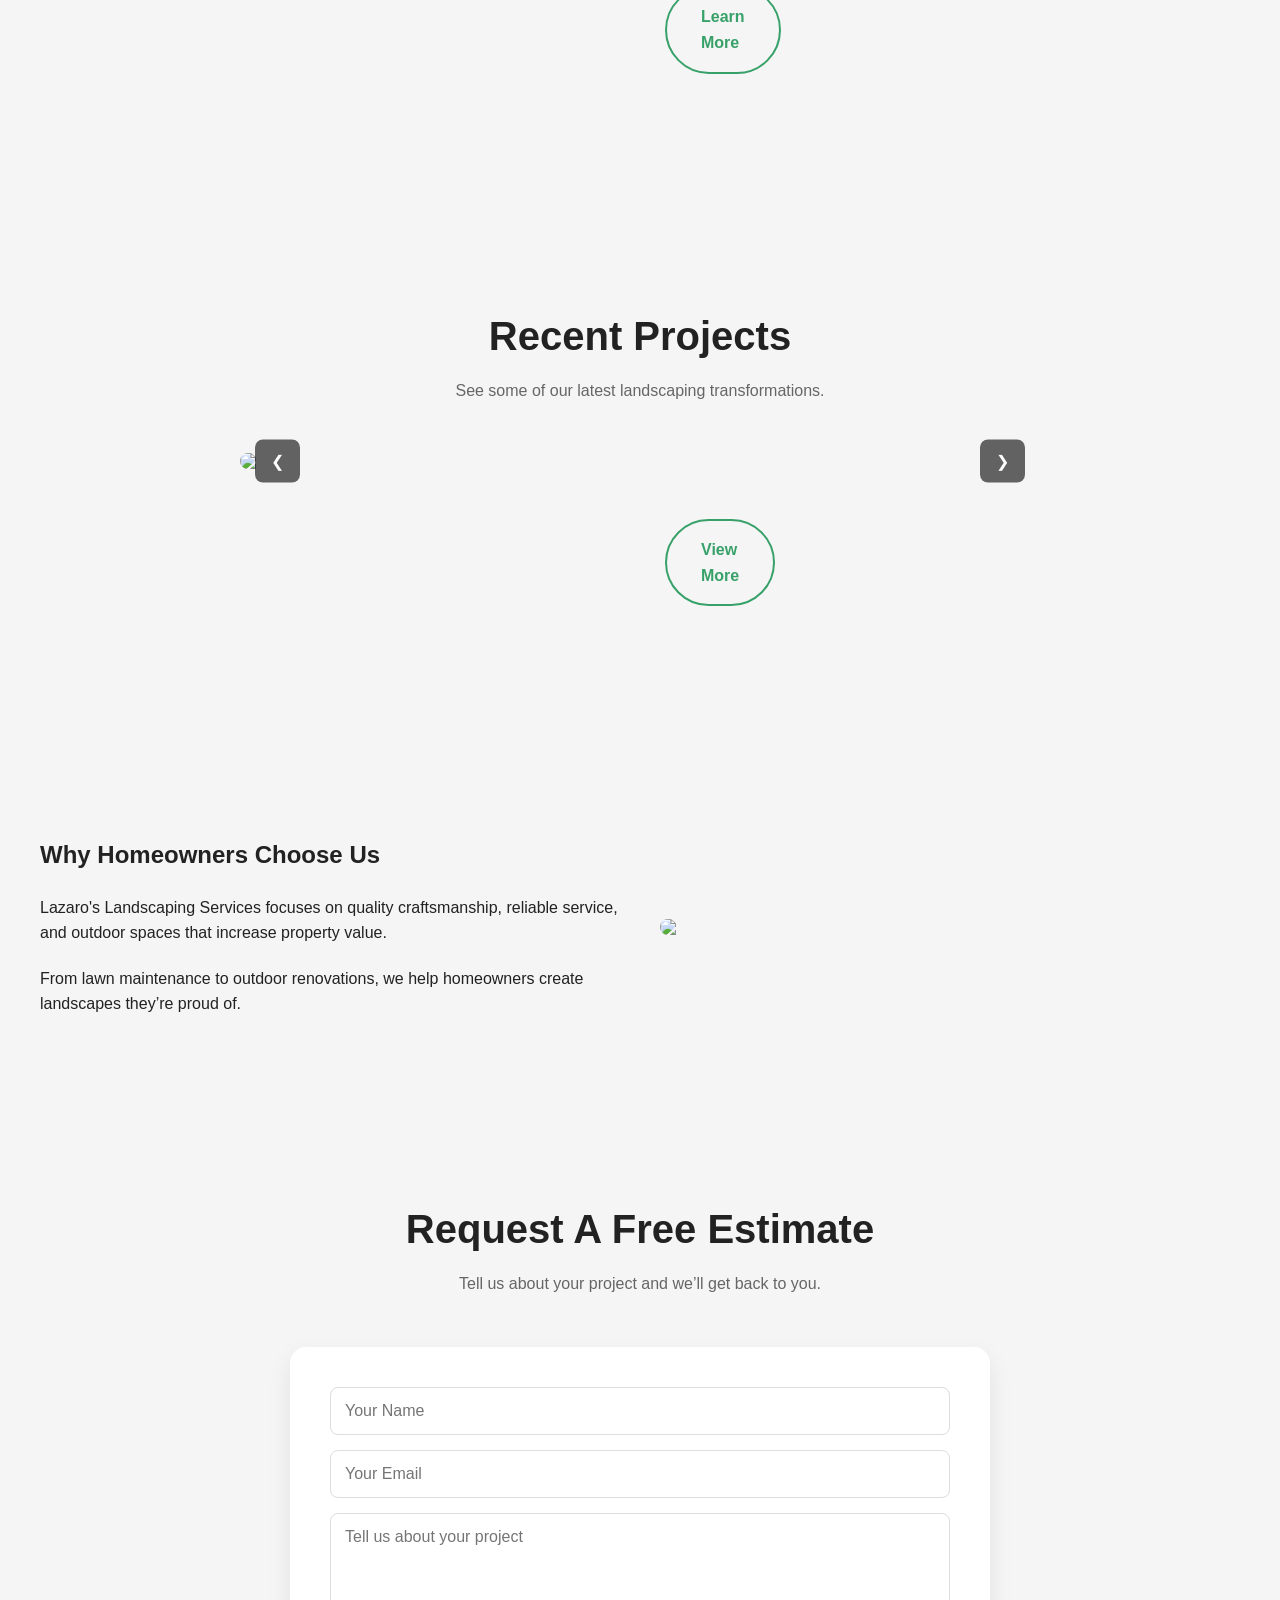
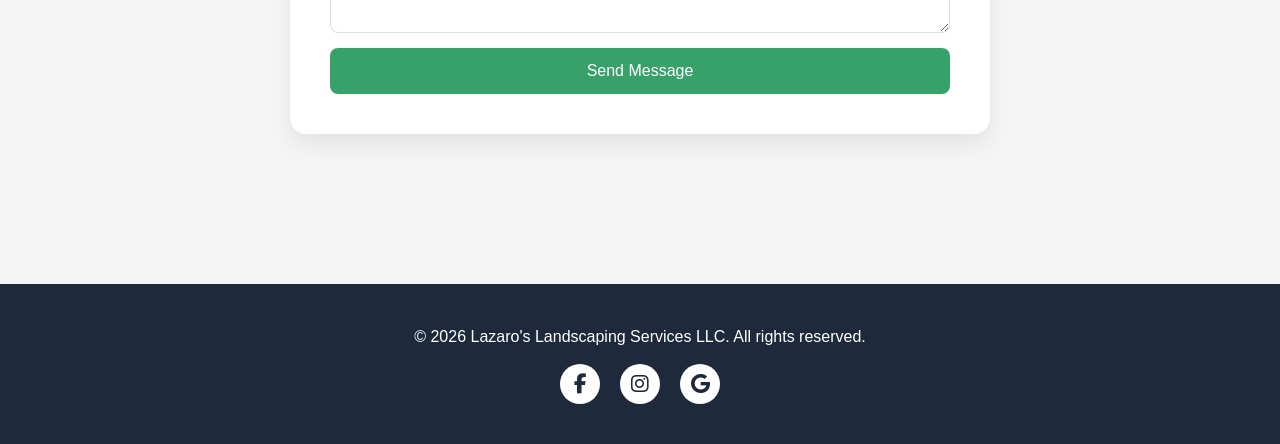
==== commit b0e98a0a: "adding image content to projects.html" ====
--- a/index.html
+++ b/index.html
@@ -14,9 +14,9 @@
     
     <img src="images/logo-bigger.png" alt="Lazaro's Landscaping Logo" class="logo">
     <nav>
-      <a href="#services">Services</a>
-      <a href="#gallery">Projects</a>
-      <a href="#about">About</a>
+      <a href="services.html">Services</a>
+      <a href="projects.html">Projects</a>
+      <a href="about.html">About</a>
       <a href="#contact">Contact</a>
     </nav>
   </header>
@@ -69,29 +69,28 @@
       <div class="service-card">
         <h3>Lawn Maintenance</h3>
         <p>
-          Weekly mowing, edging, trimming, and seasonal cleanup
-          to keep your property looking clean year-round.
+          Weekly mowing, edging, trimming, leaf-blowing to maintain a clean lawn.
+          
         </p>
       </div>
 
       <div class="service-card">
-        <h3>Landscape Design</h3>
+        <h3>Seasonal Cleanups</h3>
         <p>
-          Custom landscape layouts designed to improve curb appeal
-          and maximize outdoor beauty.
+          Spring and Fall cleanups to keep your property looking clean year-round.
         </p>
       </div>
 
       <div class="service-card">
-        <h3>Hardscaping</h3>
+        <h3>Lawn Revamp</h3>
         <p>
-          Patios, walkways, retaining walls, and stone installations
-          built to last.
-        </p>
-      </div>
-
-    </div>
-
+          Sod installations, seeding, fertilizing and mulch to enhance the appearance of your lawn. 
+        </p>
+      </div>
+      
+      
+    </div>
+    <a href="services.html" class="btn-secondary" style="margin: 50px 625px; display: inline-block;">Learn More</a>
   </section>
 
   <!-- GALLERY -->
@@ -130,6 +129,7 @@
       <button class="gallery-btn next">❯</button>
 
     </div>
+    <a href="projects.html" class="btn-secondary" style="margin: 50px 625px; display: inline-block;">View More</a>
 
   </section>
 
@@ -187,7 +187,7 @@
   <footer>
     <p>© 2026 Lazaro's Landscaping Services LLC. All rights reserved.</p>
     <div class="social-icons">
-      <a href="https://facebook.com" target="_blank">
+      <a href="https://www.facebook.com/profile.php?id=61589770746721&sk=about" target="_blank">
         <i class="fa-brands fa-facebook-f"></i>
       </a>
 
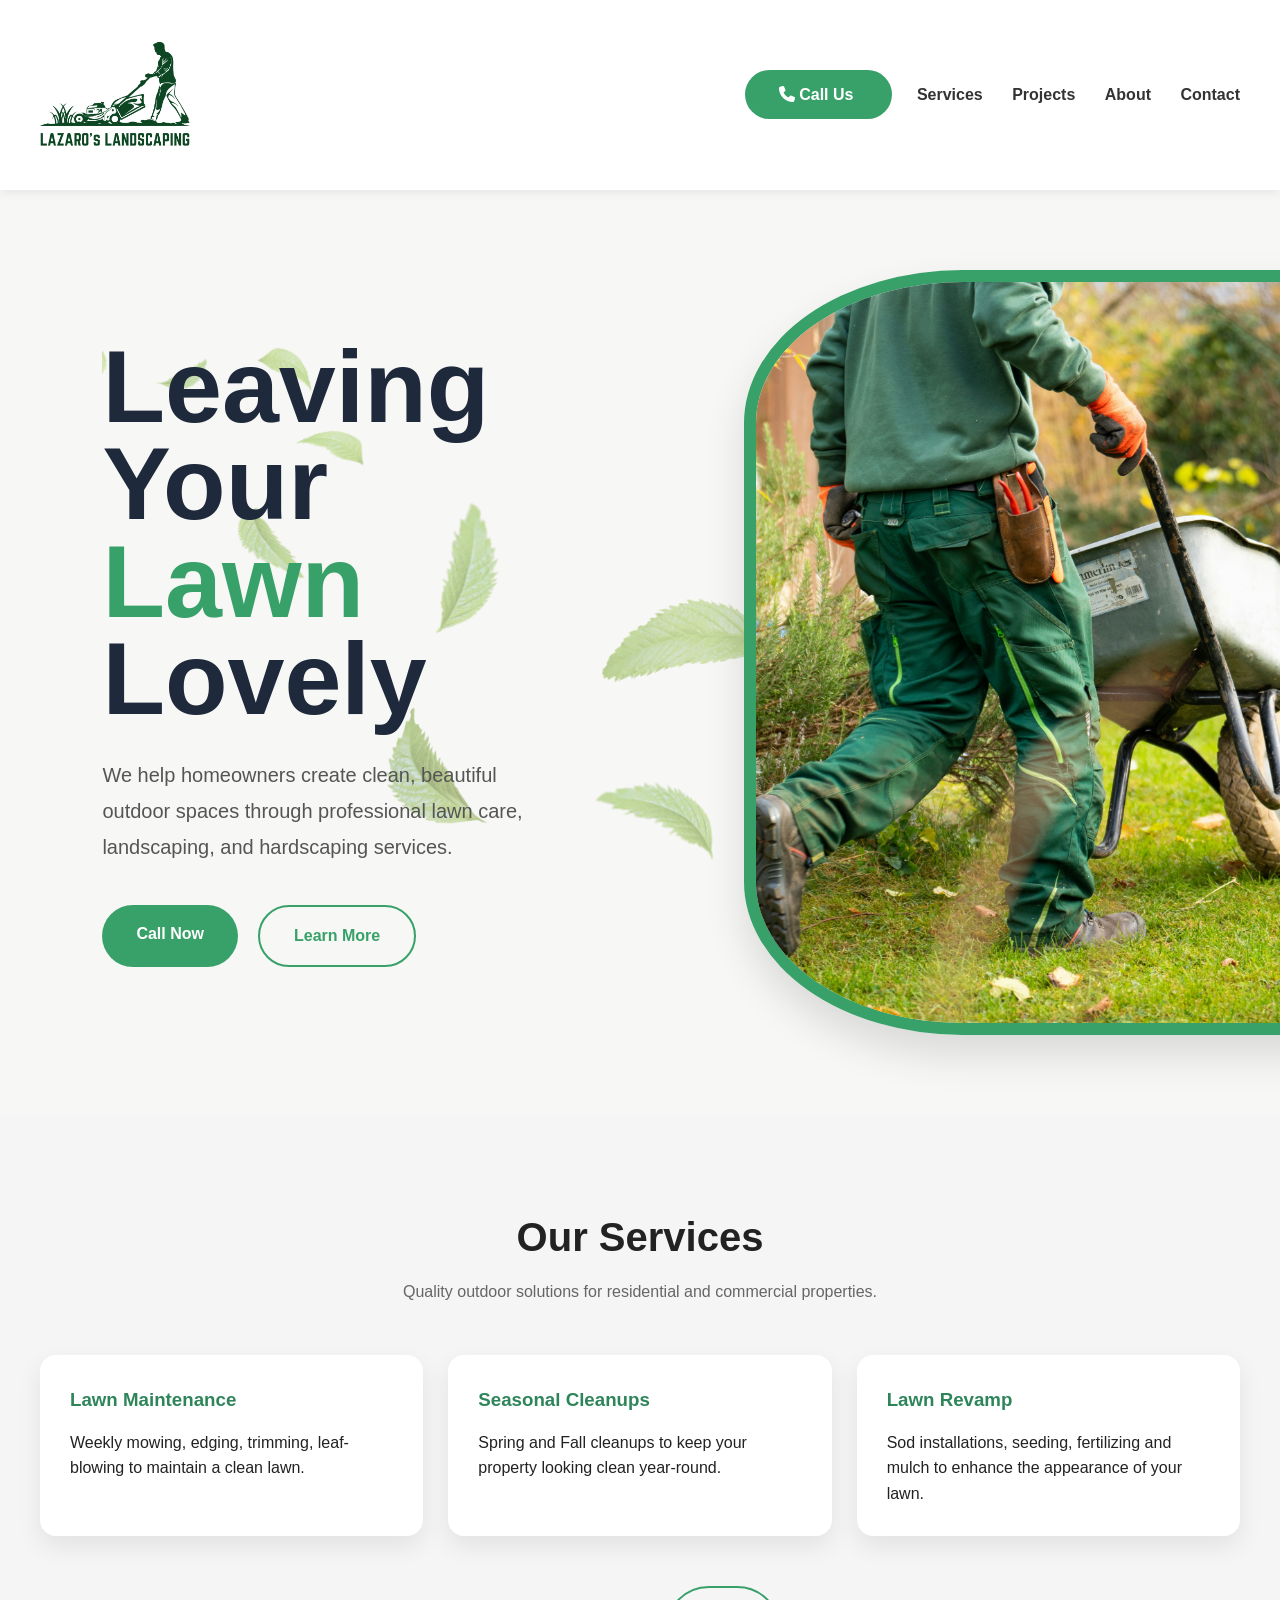
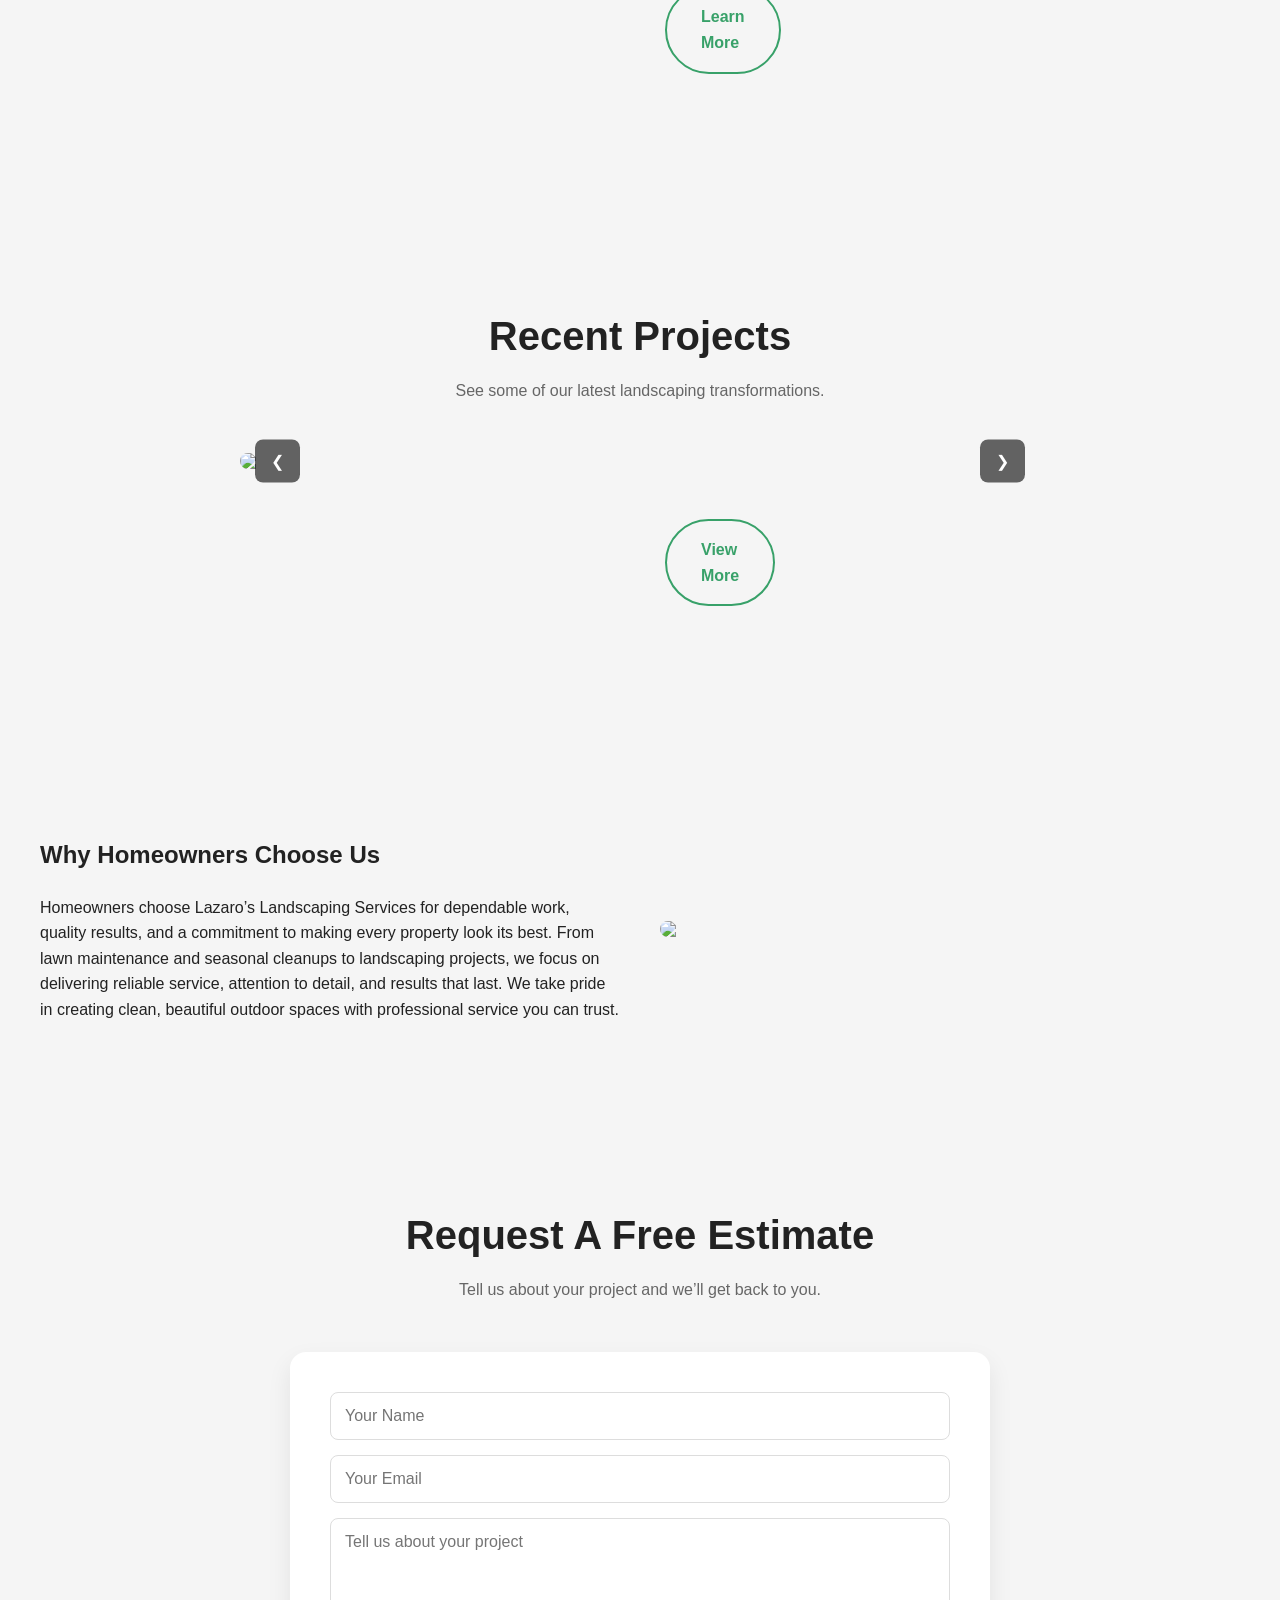
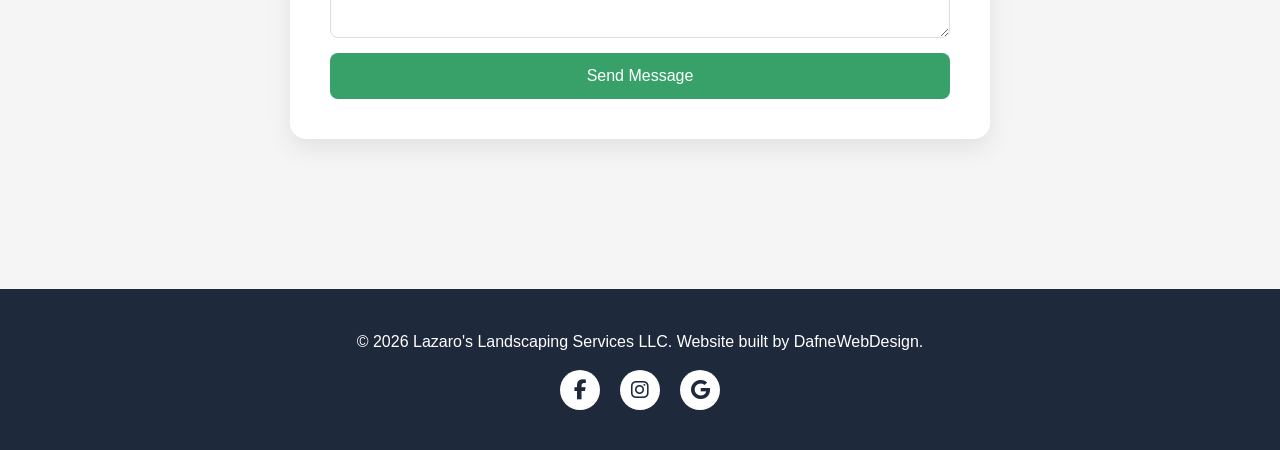
==== commit 7dae4cf3: "adding contact.html content and call button on nav bar" ====
--- a/index.html
+++ b/index.html
@@ -7,6 +7,7 @@
   <link rel="stylesheet" href="style2.css">
   <link rel="stylesheet" 
 href="https://cdnjs.cloudflare.com/ajax/libs/font-awesome/6.5.1/css/all.min.css">
+
 </head>
 <body>
      <!-- NAVBAR -->
@@ -14,10 +15,14 @@
     
     <img src="images/logo-bigger.png" alt="Lazaro's Landscaping Logo" class="logo">
     <nav>
+      <a href="tel:+12035559876" class="btn-primary">
+          <i class="fa-solid fa-phone"></i> Call Us
+      </a>
       <a href="services.html">Services</a>
       <a href="projects.html">Projects</a>
-      <a href="about.html">About</a>
-      <a href="#contact">Contact</a>
+      <a href="#about">About</a>
+      <a href="contact.html">Contact</a>
+      
     </nav>
   </header>
 
@@ -142,14 +147,12 @@
         <h2>Why Homeowners Choose Us</h2>
 
         <p style="margin-top:20px;">
-          Lazaro's Landscaping Services focuses on quality craftsmanship,
-          reliable service, and outdoor spaces that increase property value.
-        </p>
-
-        <p style="margin-top:20px;">
-          From lawn maintenance to outdoor renovations,
-          we help homeowners create landscapes they’re proud of.
-        </p>
+          
+              Homeowners choose Lazaro’s Landscaping Services for dependable work, quality results, and a commitment to making every property look its best. 
+              From lawn maintenance and seasonal cleanups to landscaping projects, we focus on delivering reliable service, attention to detail, and results that last. 
+              We take pride in creating clean, beautiful outdoor spaces with professional service you can trust.
+        </p>
+
       </div>
 
       <img src="https://images.unsplash.com/photo-1416879595882-3373a0480b5b?q=80&w=1200&auto=format&fit=crop">
@@ -185,7 +188,7 @@
   </section>
 
   <footer>
-    <p>© 2026 Lazaro's Landscaping Services LLC. All rights reserved.</p>
+    <p>© 2026 Lazaro's Landscaping Services LLC. Website built by DafneWebDesign.</p>
     <div class="social-icons">
       <a href="https://www.facebook.com/profile.php?id=61589770746721&sk=about" target="_blank">
         <i class="fa-brands fa-facebook-f"></i>
--- a/style2.css
+++ b/style2.css
@@ -163,6 +163,7 @@
 
 .btn-primary:hover{
   background:#2f855a;
+  color:white;
 }
 
 .btn-secondary{
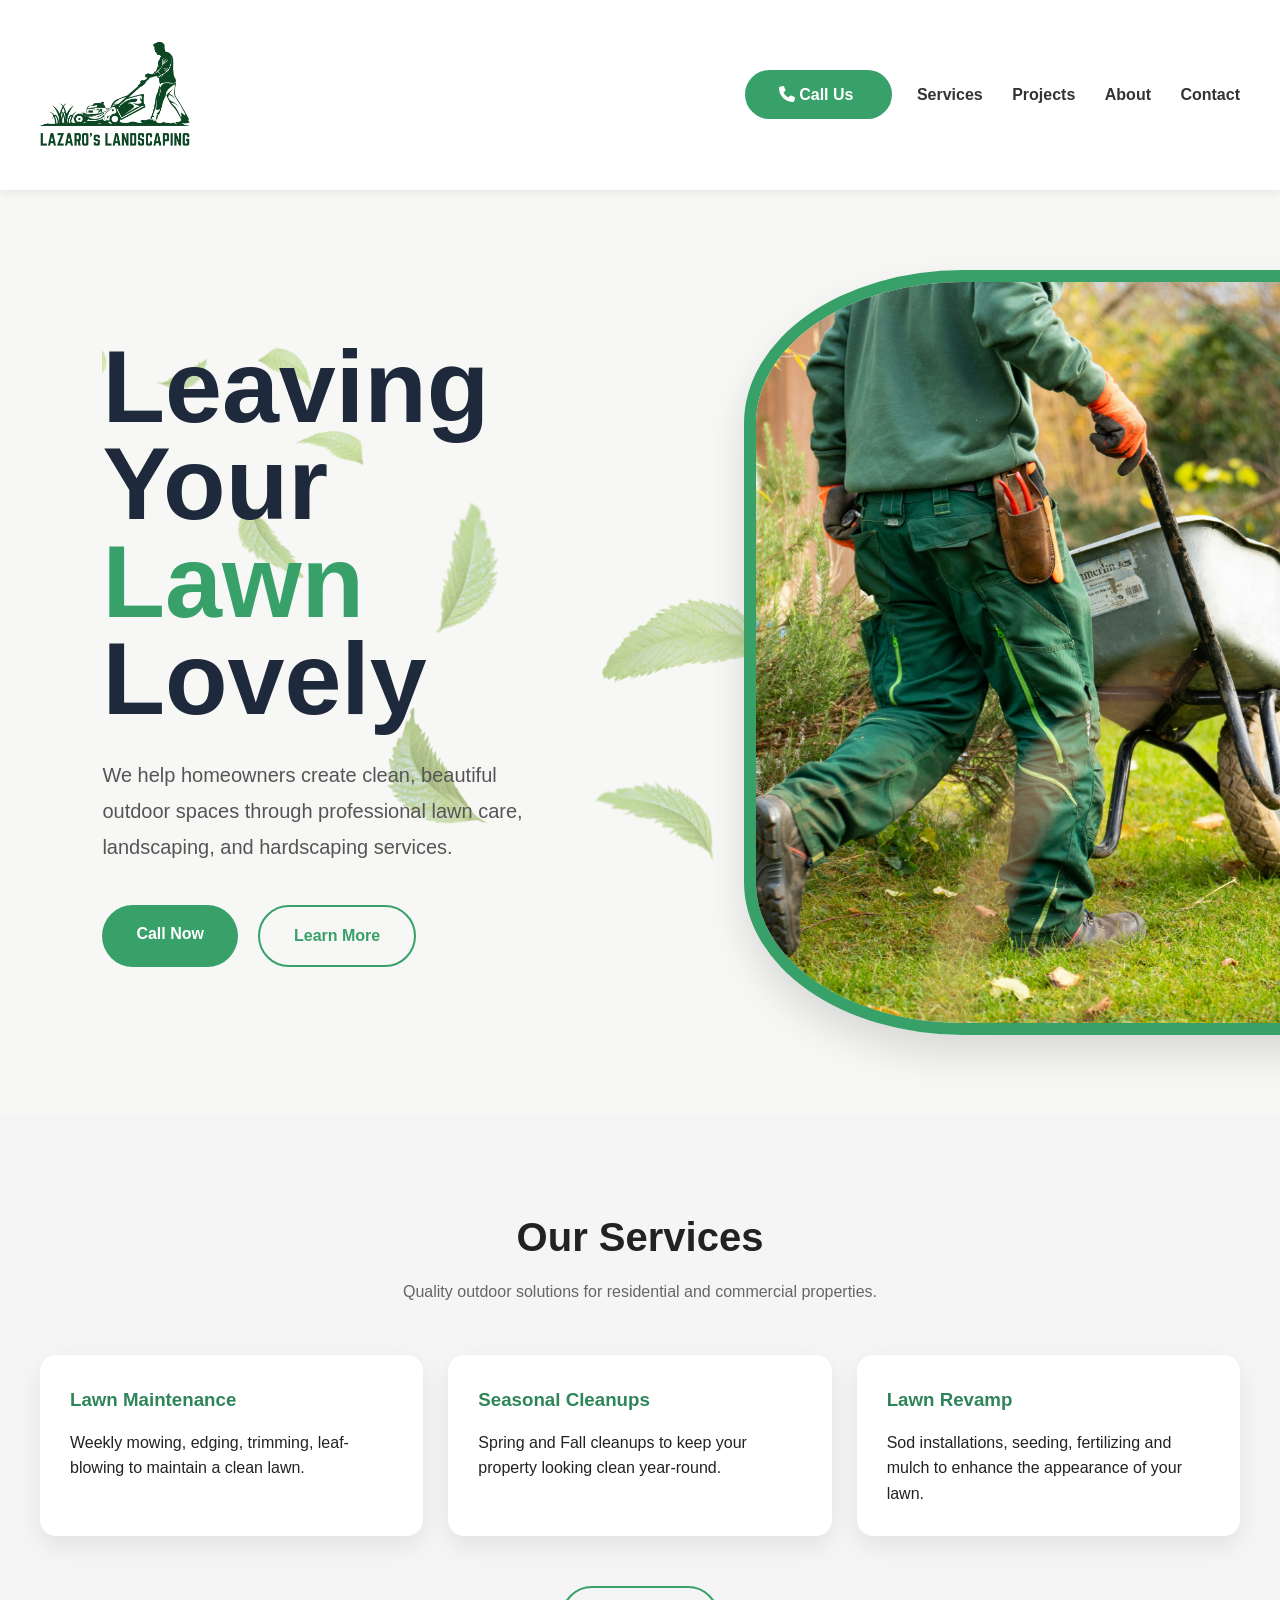
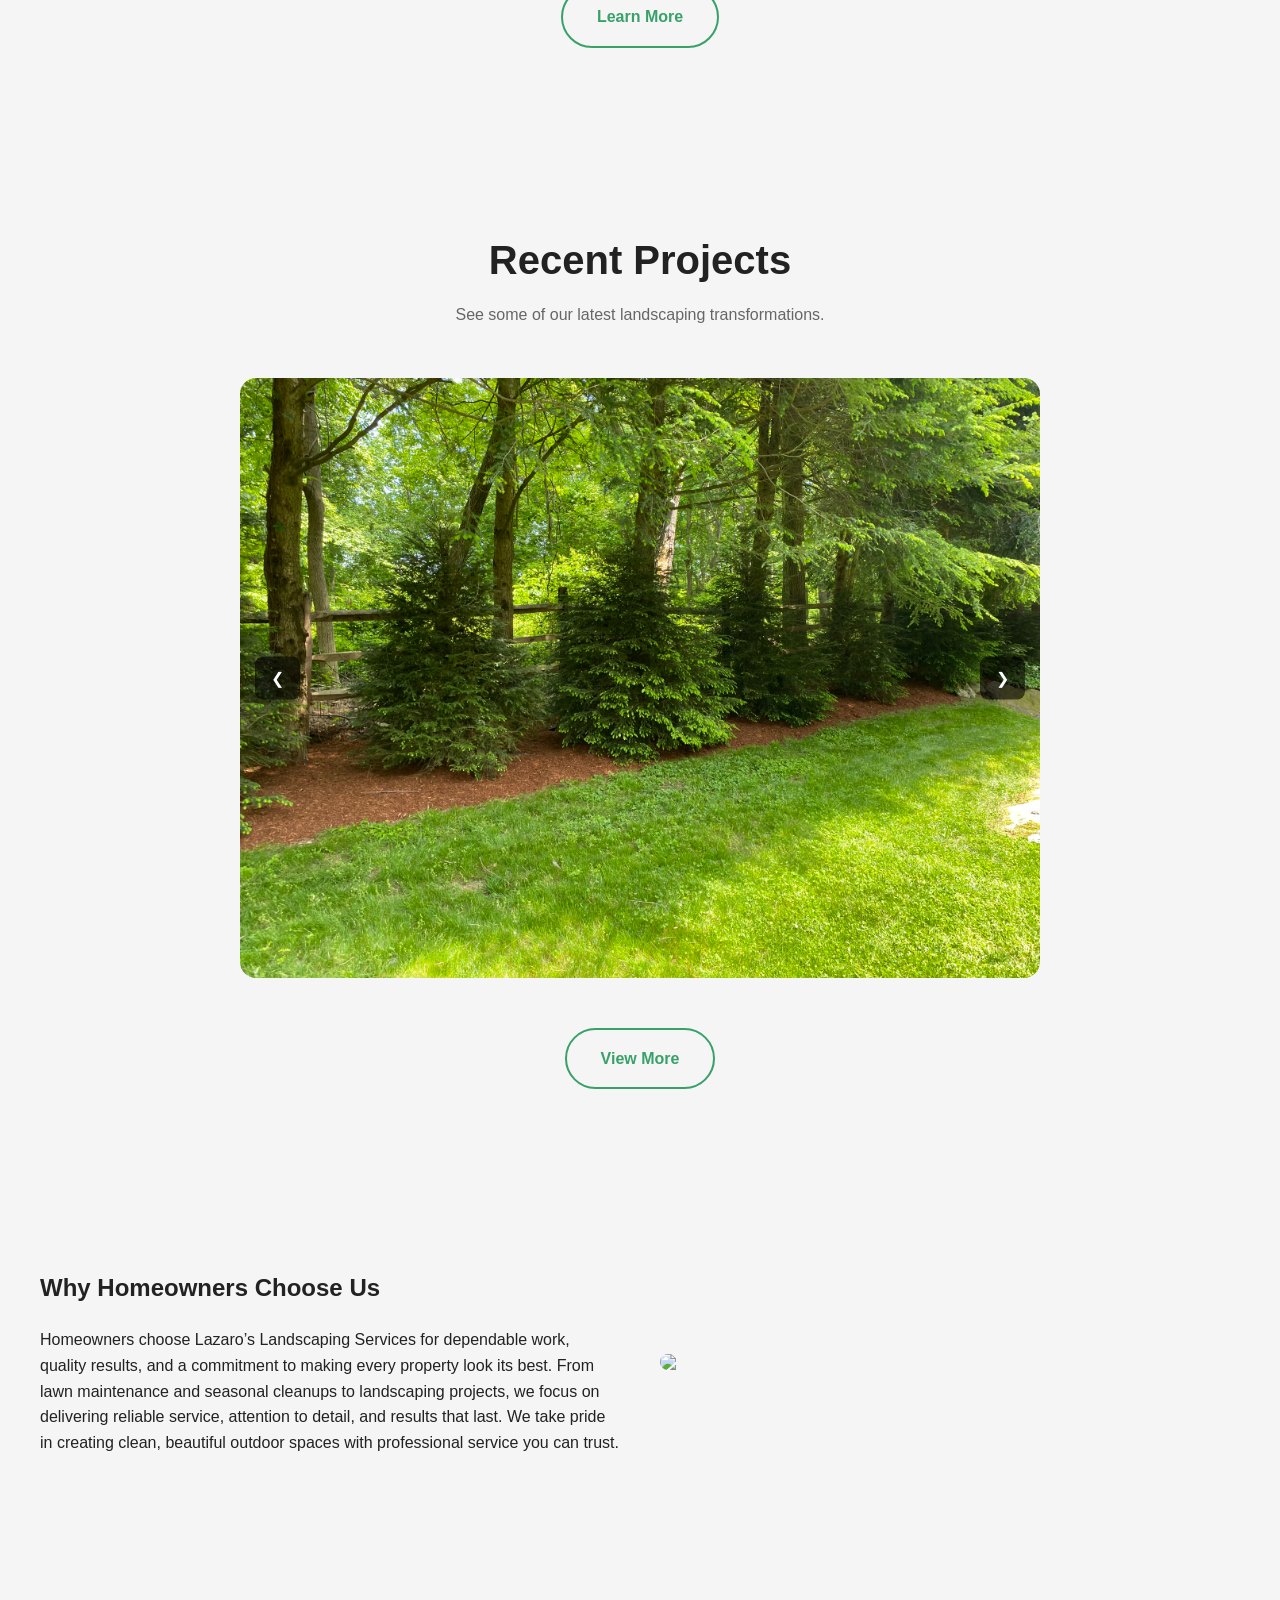
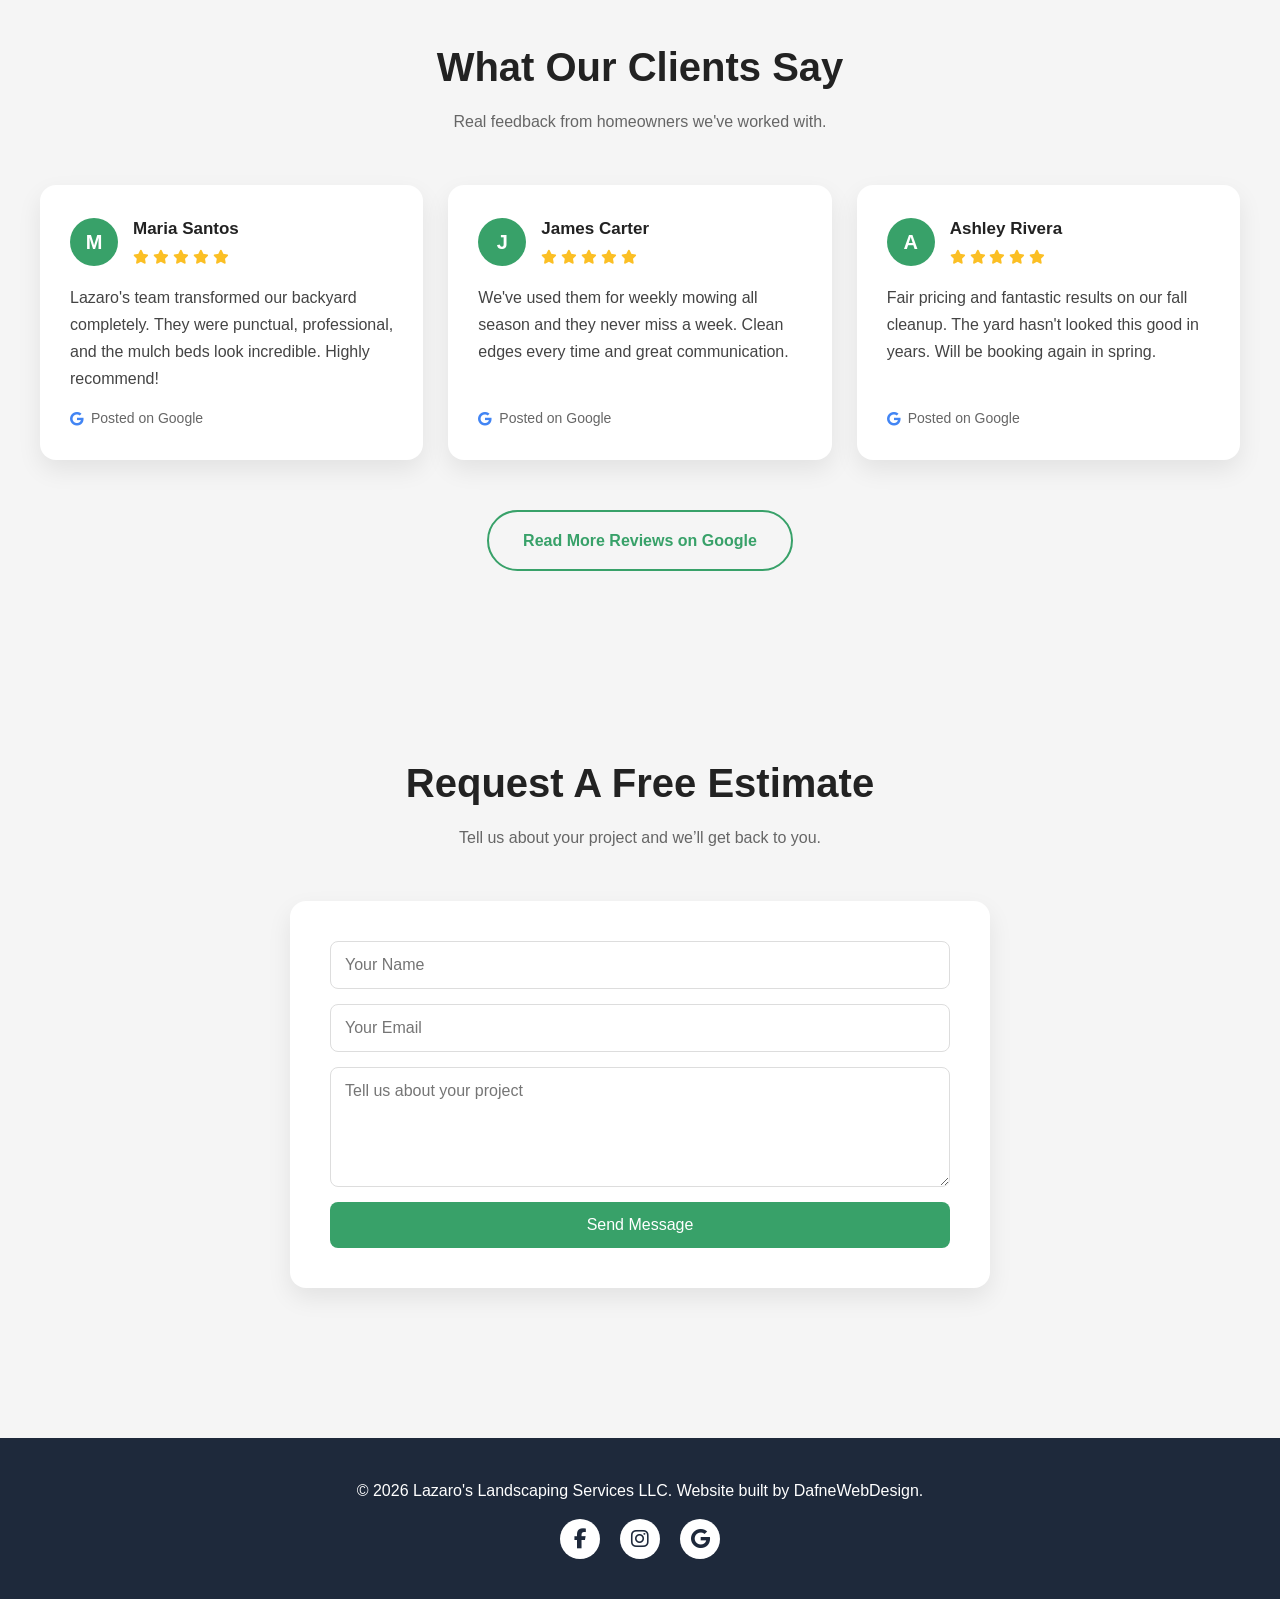
==== commit 44f2c488: "Fixing bugs in index, projects, style2" ====
--- a/index.html
+++ b/index.html
@@ -7,7 +7,7 @@
   <link rel="stylesheet" href="style2.css">
   <link rel="stylesheet" 
 href="https://cdnjs.cloudflare.com/ajax/libs/font-awesome/6.5.1/css/all.min.css">
-
+  <link rel="icon" type="image/png" sizes="32x32" href="images/lls-favicon.png">
 </head>
 <body>
      <!-- NAVBAR -->
@@ -15,9 +15,10 @@
     
     <img src="images/logo-bigger.png" alt="Lazaro's Landscaping Logo" class="logo">
     <nav>
-      <a href="tel:+12035559876" class="btn-primary">
-          <i class="fa-solid fa-phone"></i> Call Us
-      </a>
+        <a href="tel:+12035559876" class="btn-primary call-btn">
+            <i class="fa-solid fa-phone"></i> Call Us
+        </a>
+        
       <a href="services.html">Services</a>
       <a href="projects.html">Projects</a>
       <a href="#about">About</a>
@@ -95,7 +96,7 @@
       
       
     </div>
-    <a href="services.html" class="btn-secondary" style="margin: 50px 625px; display: inline-block;">Learn More</a>
+    <a href="services.html" class="btn-secondary learn-more-link">Learn More</a>
   </section>
 
   <!-- GALLERY -->
@@ -108,33 +109,33 @@
 
     <div class="gallery">
 
-      <img src="images/Portfolio/IMG_0307.HEIC" class="active">
-
-      <img src="images/Portfolio/IMG_0317.HEIC">
-
-      <img src="images/Portfolio/IMG_0294.HEIC">
-
-      <img src="images/Portfolio/IMG_0303.HEIC">
-
-      <img src="images/Portfolio/IMG_0320.HEIC">
-
-      <img src="images/Portfolio/IMG_0633.HEIC">
-
-      <img src="images/Portfolio/IMG_0691.HEIC">
-
-      <img src="images/Portfolio/IMG_1717.HEIC">
-
-      <img src="images/Portfolio/IMG_1862.HEIC">
-
-      <img src="images/Portfolio/IMG_2339.HEIC">
-
-      <img src="images/Portfolio/IMG_3012.HEIC">
+      <img src="images/Portfolio/IMG_0307.jpg" class="active">
+
+      <img src="images/Portfolio/IMG_0317.jpg">
+
+      <img src="images/Portfolio/IMG_0294.jpg">
+
+      <img src="images/Portfolio/IMG_0303.jpg">
+
+      <img src="images/Portfolio/IMG_0320.jpg">
+
+      <img src="images/Portfolio/IMG_0633.jpg">
+
+      <img src="images/Portfolio/IMG_0691.jpg">
+
+      <img src="images/Portfolio/IMG_1717.jpg">
+
+      <img src="images/Portfolio/IMG_1862.jpg">
+
+      <img src="images/Portfolio/IMG_2339.jpg">
+
+      <img src="images/Portfolio/IMG_3012.jpg">
 
       <button class="gallery-btn prev">❮</button>
       <button class="gallery-btn next">❯</button>
 
     </div>
-    <a href="projects.html" class="btn-secondary" style="margin: 50px 625px; display: inline-block;">View More</a>
+    <a href="projects.html" class="btn-secondary learn-more-link">View More</a>
 
   </section>
 
@@ -158,6 +159,90 @@
       <img src="https://images.unsplash.com/photo-1416879595882-3373a0480b5b?q=80&w=1200&auto=format&fit=crop">
 
     </div>
+
+  </section>
+
+  <!-- REVIEWS -->
+  <!-- Placeholder reviews below — replace name/rating/text with your real Google reviews,
+       and swap the href on the "Read More Reviews" button for your actual Google review link. -->
+  <section id="reviews">
+
+    <div class="section-title">
+      <h2>What Our Clients Say</h2>
+      <p>Real feedback from homeowners we've worked with.</p>
+    </div>
+
+    <div class="reviews-grid">
+
+      <div class="review-card">
+        <div class="review-header">
+          <div class="review-avatar">M</div>
+          <div>
+            <h4>Maria Santos</h4>
+            <div class="review-stars">
+              <i class="fa-solid fa-star"></i>
+              <i class="fa-solid fa-star"></i>
+              <i class="fa-solid fa-star"></i>
+              <i class="fa-solid fa-star"></i>
+              <i class="fa-solid fa-star"></i>
+            </div>
+          </div>
+        </div>
+        <p class="review-text">
+          Lazaro's team transformed our backyard completely. They were punctual, professional, and the mulch beds look incredible. Highly recommend!
+        </p>
+        <div class="google-badge">
+          <i class="fa-brands fa-google"></i> Posted on Google
+        </div>
+      </div>
+
+      <div class="review-card">
+        <div class="review-header">
+          <div class="review-avatar">J</div>
+          <div>
+            <h4>James Carter</h4>
+            <div class="review-stars">
+              <i class="fa-solid fa-star"></i>
+              <i class="fa-solid fa-star"></i>
+              <i class="fa-solid fa-star"></i>
+              <i class="fa-solid fa-star"></i>
+              <i class="fa-solid fa-star"></i>
+            </div>
+          </div>
+        </div>
+        <p class="review-text">
+          We've used them for weekly mowing all season and they never miss a week. Clean edges every time and great communication.
+        </p>
+        <div class="google-badge">
+          <i class="fa-brands fa-google"></i> Posted on Google
+        </div>
+      </div>
+
+      <div class="review-card">
+        <div class="review-header">
+          <div class="review-avatar">A</div>
+          <div>
+            <h4>Ashley Rivera</h4>
+            <div class="review-stars">
+              <i class="fa-solid fa-star"></i>
+              <i class="fa-solid fa-star"></i>
+              <i class="fa-solid fa-star"></i>
+              <i class="fa-solid fa-star"></i>
+              <i class="fa-solid fa-star"></i>
+            </div>
+          </div>
+        </div>
+        <p class="review-text">
+          Fair pricing and fantastic results on our fall cleanup. The yard hasn't looked this good in years. Will be booking again in spring.
+        </p>
+        <div class="google-badge">
+          <i class="fa-brands fa-google"></i> Posted on Google
+        </div>
+      </div>
+
+    </div>
+
+    <a href="https://www.google.com/search?q=Lazaro%27s+Landscaping+Services+LLC+reviews" target="_blank" rel="noopener" class="btn-secondary learn-more-link">Read More Reviews on Google</a>
 
   </section>
 
--- a/style2.css
+++ b/style2.css
@@ -55,30 +55,6 @@
   width: 100%;
   height: 100%;
   object-fit: cover;
-}
-
-/* Mobile */
-@media (max-width: 900px) {
-  .hero {
-    padding: 60px 20px;
-  }
-
-  .hero-container {
-    flex-direction: column;
-    gap: 50px;
-    text-align: center;
-  }
-
-  .hero-content,
-  .hero-image {
-    flex: 0 0 100%;
-    width: 100%;
-  }
-
-  .image-shape {
-    height: 420px;
-    border-radius: 30px;
-  }
 }
 
 /* NAVBAR */
@@ -183,6 +159,11 @@
   gap:20px;
   flex-wrap:wrap;
 }
+
+.learn-more-link{
+  margin:50px auto 0;
+  display:table;
+}
 /* HERO SECTION */
 .hero{
   min-height:100vh;
@@ -310,6 +291,71 @@
       border-radius:16px;
     }
 
+    /* REVIEWS */
+    .reviews-grid{
+      display:grid;
+      grid-template-columns:repeat(auto-fit,minmax(280px,1fr));
+      gap:25px;
+    }
+
+    .review-card{
+      background:white;
+      padding:30px;
+      border-radius:16px;
+      box-shadow:0 10px 25px rgba(0,0,0,0.08);
+      display:flex;
+      flex-direction:column;
+      gap:15px;
+    }
+
+    .review-header{
+      display:flex;
+      align-items:center;
+      gap:15px;
+    }
+
+    .review-avatar{
+      width:48px;
+      height:48px;
+      border-radius:50%;
+      background:#38a169;
+      color:white;
+      display:flex;
+      align-items:center;
+      justify-content:center;
+      font-weight:700;
+      font-size:20px;
+      flex-shrink:0;
+    }
+
+    .review-header h4{
+      font-size:17px;
+      margin-bottom:4px;
+    }
+
+    .review-stars{
+      color:#fbbf24;
+      font-size:14px;
+    }
+
+    .review-text{
+      color:#444;
+      line-height:1.7;
+    }
+
+    .google-badge{
+      display:flex;
+      align-items:center;
+      gap:8px;
+      color:#666;
+      font-size:14px;
+      margin-top:auto;
+    }
+
+    .google-badge i{
+      color:#4285F4;
+    }
+
     /* CONTACT */
     .contact-box{
       background:white;
@@ -355,31 +401,6 @@
       margin-top:60px;
     }
 
-    /* MOBILE */
-    @media(max-width:768px){
-
-      header{
-        padding:20px;
-        flex-direction:column;
-        gap:15px;
-      }
-
-      nav a{
-        margin:0 10px;
-      }
-
-      .hero h1{
-        font-size:42px;
-      }
-
-      .about{
-        grid-template-columns:1fr;
-      }
-
-      section{
-        padding:60px 20px;
-      }
-    }
 
 
 footer{
@@ -413,4 +434,69 @@
   background:#38a169;
   color:white;
   transform:translateY(-5px);
+}
+
+/* Mobile */
+@media (max-width: 900px) {
+  .logo {
+    height: 70px;
+  }
+
+  .hero {
+    padding: 60px 20px;
+  }
+
+  .hero-container {
+    flex-direction: column;
+    gap: 50px;
+    text-align: center;
+  }
+
+  .hero-content,
+  .hero-image {
+    flex: 0 0 100%;
+    width: 100%;
+  }
+
+  .image-shape {
+    height: 420px;
+    border-radius: 30px;
+  }
+
+  .call-btn{
+    display: none;
+  }
+
+  header{
+    padding:15px 20px;
+    flex-direction:column;
+    gap:15px;
+  }
+
+  nav{
+    display:flex;
+    flex-wrap:wrap;
+    justify-content:center;
+    row-gap:10px;
+  }
+
+  nav a{
+    margin:0 10px;
+  }
+
+  .hero h1{
+    font-size:42px;
+  }
+
+  .about{
+    grid-template-columns:1fr;
+  }
+
+  section{
+    padding:60px 20px;
+  }
+
+  .learn-more-link{
+    margin:30px auto 0 !important;
+  }
 }
